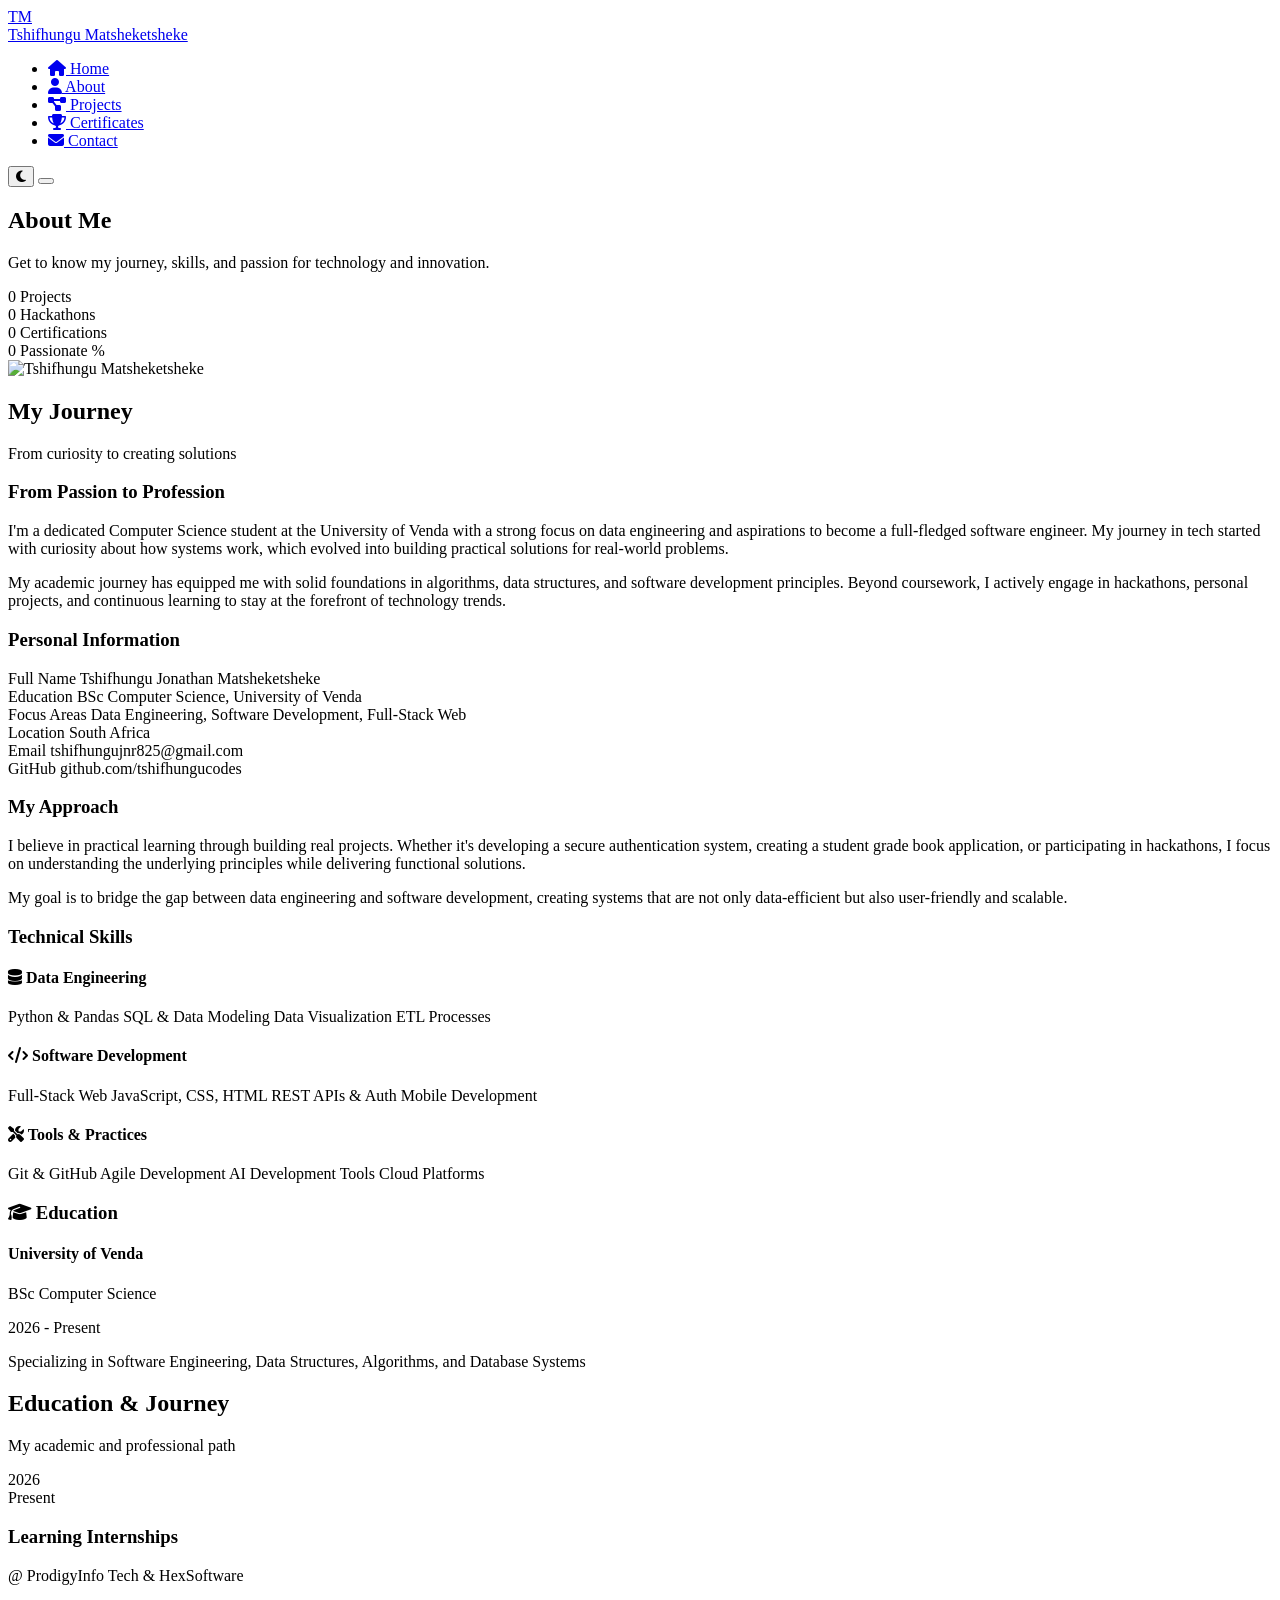
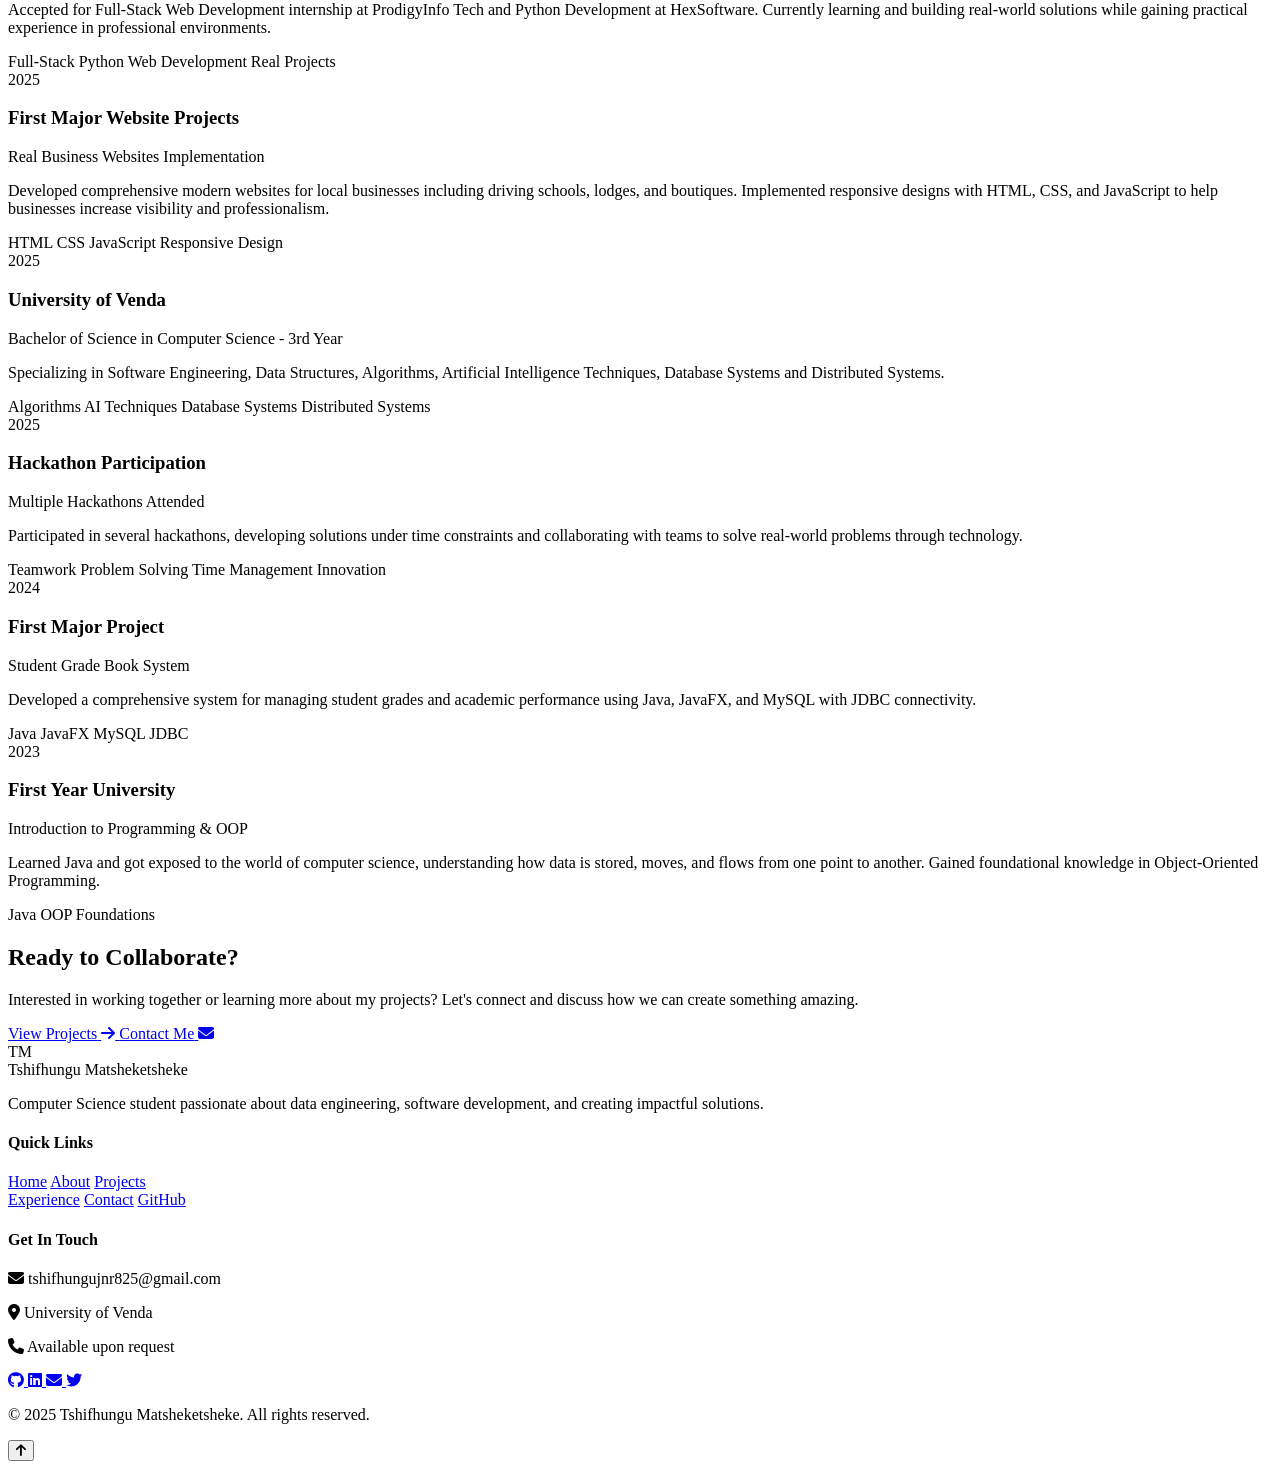
==== about.html @ 0cf4e699 "personal update project and certificate page" ====
<!DOCTYPE html>
<html lang="en">
<head>
  <meta charset="UTF-8" />
  <meta name="viewport" content="width=device-width, initial-scale=1.0" />
  <meta name="description" content="About Tshifhungu Matsheketsheke - Computer Science Student at University of Venda">
  <title>About Me | Tshifhungu Matsheketsheke</title>
  <link rel="stylesheet" href="css/style.css">
  <link rel="preconnect" href="https://fonts.googleapis.com">
  <link rel="preconnect" href="https://fonts.gstatic.com" crossorigin>
  <link href="https://fonts.googleapis.com/css2?family=Inter:wght@300;400;500;600;700;800&family=Space+Grotesk:wght@300;400;500;600;700&display=swap" rel="stylesheet">
  <link rel="stylesheet" href="https://cdnjs.cloudflare.com/ajax/libs/font-awesome/6.4.0/css/all.min.css">
  <link rel="stylesheet" href="https://cdn.jsdelivr.net/npm/bootstrap-icons@1.11.0/font/bootstrap-icons.css">
  
   <!-- Google tag (gtag.js) -->
<script async src="https://www.googletagmanager.com/gtag/js?id=G-VTYVY48TLY"></script>
<script>
  window.dataLayer = window.dataLayer || [];
  function gtag(){dataLayer.push(arguments);}
  gtag('js', new Date());

  gtag('config', 'G-VTYVY48TLY');
</script>
 
</head>

<body>
  <!-- Navigation -->
  <!-- Navigation -->
<nav class="navbar">
  <div class="container nav-container">
    <a href="index.html" class="logo">
      <div class="logo-text">TM</div>
      <div class="logo-name full">Tshifhungu Matsheketsheke</div>
      
    </a>
    <ul class="nav-menu">
      <li><a href="index.html" class="nav-link"><i class="fas fa-home"></i> Home</a></li>
      <li><a href="about.html" class="nav-link"><i class="fas fa-user"></i> About</a></li>
      <li><a href="projects.html" class="nav-link"><i class="fas fa-project-diagram"></i> Projects</a></li>
      <li><a href="experience.html" class="nav-link"><i class="fas fa-trophy"></i> Certificates</a></li>
      <li><a href="contact.html" class="nav-link"><i class="fas fa-envelope"></i> Contact</a></li>
    </ul>
    <div class="nav-actions">
      <button class="theme-toggle" id="themeToggle">
        <i class="fas fa-moon"></i>
      </button>
      <button class="hamburger" id="hamburger">
        <span></span>
        <span></span>
        <span></span>
      </button>
    </div>
  </div>
</nav>

  <!-- About Hero Section -->
  <section class="section hero-section">
    <div class="container">
      <div class="about-hero">
        <div class="about-hero-content">
          <h1 class="hero-title">About <span class="highlight">Me</span></h1>
          <p class="hero-description">Get to know my journey, skills, and passion for technology and innovation.</p>
          <div class="hero-stats">
            <div class="stat">
              <span class="stat-number" data-count="10">0</span>
              <span class="stat-label">Projects</span>
            </div>
            <div class="stat">
              <span class="stat-number" data-count="3">0</span>
              <span class="stat-label">Hackathons</span>
            </div>
            <div class="stat">
              <span class="stat-number" data-count="5">0</span>
              <span class="stat-label">Certifications</span>
            </div>
            <div class="stat">
              <span class="stat-number" data-count="100">0</span>
              <span class="stat-label">Passionate %</span>
            </div>
          </div>
        </div>
        <div class="about-hero-image">
          <div class="profile-image">
            <img src="images/csir.jpeg" alt="Tshifhungu Matsheketsheke">
            <div class="profile-placeholder">
              
            </div>
          </div>
        </div>
      </div>
    </div>
  </section>

  <!-- About Content -->
  <section class="section">
    <div class="container">
      <div class="about-content-grid">
        <div class="about-main">
          <div class="section-header">
            <h2 class="section-title">My Journey</h2>
            <p class="section-subtitle">From curiosity to creating solutions</p>
          </div>
          
          <div class="about-story">
            <h3>From Passion to Profession</h3>
            <p>
              I'm a dedicated Computer Science student at the <span class="highlight">University of Venda</span> with a strong focus on <span class="highlight">data engineering</span> and aspirations to become a full-fledged <span class="highlight">software engineer</span>. My journey in tech started with curiosity about how systems work, which evolved into building practical solutions for real-world problems.
            </p>
            <p>
              My academic journey has equipped me with solid foundations in algorithms, data structures, and software development principles. Beyond coursework, I actively engage in hackathons, personal projects, and continuous learning to stay at the forefront of technology trends.
            </p>
            
            <div class="personal-info-card">
              <h3>Personal Information</h3>
              <div class="info-grid">
                <div class="info-item">
                  <span class="info-label">Full Name</span>
                  <span class="info-value">Tshifhungu Jonathan Matsheketsheke</span>
                </div>
                <div class="info-item">
                  <span class="info-label">Education</span>
                  <span class="info-value">BSc Computer Science, University of Venda</span>
                </div>
                <div class="info-item">
                  <span class="info-label">Focus Areas</span>
                  <span class="info-value">Data Engineering, Software Development, Full-Stack Web</span>
                </div>
                <div class="info-item">
                  <span class="info-label">Location</span>
                  <span class="info-value">South Africa</span>
                </div>
                <div class="info-item">
                  <span class="info-label">Email</span>
                  <span class="info-value">tshifhungujnr825@gmail.com</span>
                </div>
                <div class="info-item">
                  <span class="info-label">GitHub</span>
                  <span class="info-value">github.com/tshifhungucodes</span>
                </div>
              </div>
            </div>
            
            <h3>My Approach</h3>
            <p>
              I believe in <span class="highlight">practical learning</span> through building real projects. Whether it's developing a secure authentication system, creating a student grade book application, or participating in hackathons, I focus on understanding the underlying principles while delivering functional solutions.
            </p>
            <p>
              My goal is to bridge the gap between data engineering and software development, creating systems that are not only data-efficient but also user-friendly and scalable.
            </p>
          </div>
        </div>
        
        <div class="about-sidebar">
          <div class="skills-card">
            <h3>Technical Skills</h3>
            <div class="skill-categories">
              <div class="skill-category">
                <h4><i class="fas fa-database"></i> Data Engineering</h4>
                <div class="skill-items">
                  <span class="skill-item">Python & Pandas</span>
                  <span class="skill-item">SQL & Data Modeling</span>
                  <span class="skill-item">Data Visualization</span>
                  <span class="skill-item">ETL Processes</span>
                </div>
              </div>
              <div class="skill-category">
                <h4><i class="fas fa-code"></i> Software Development</h4>
                <div class="skill-items">
                  <span class="skill-item">Full-Stack Web</span>
                  <span class="skill-item">JavaScript, CSS, HTML</span>
                  <span class="skill-item">REST APIs & Auth</span>
                  <span class="skill-item">Mobile Development</span>
                </div>
              </div>
              <div class="skill-category">
                <h4><i class="fas fa-tools"></i> Tools & Practices</h4>
                <div class="skill-items">
                  <span class="skill-item">Git & GitHub</span>
                  <span class="skill-item">Agile Development</span>
                  <span class="skill-item">AI Development Tools</span>
                  <span class="skill-item">Cloud Platforms</span>
                </div>
              </div>
            </div>
          </div>
          
          <div class="education-card">
            <h3><i class="fas fa-graduation-cap"></i> Education</h3>
            <div class="education-item">
              <h4>University of Venda</h4>
              <p class="education-degree">BSc Computer Science</p>
              <p class="education-period">2026 - Present</p>
              <p class="education-desc">Specializing in Software Engineering, Data Structures, Algorithms, and Database Systems</p>
            </div>
          </div>
        </div>
      </div>
    </div>
  </section>

  <!-- Education Timeline -->
  <section class="section" style="background-color: var(--light-secondary);">
    <div class="container">
      <div class="section-header">
        <h2 class="section-title">Education & Journey</h2>
        <p class="section-subtitle">My academic and professional path</p>
      </div>
      
      <div class="timeline">
        <div class="timeline-item">
          <div class="timeline-date">2026<br>Present</div>
          <div class="timeline-content">
            <h3>Learning Internships</h3>
            <p class="timeline-subtitle">@ ProdigyInfo Tech & HexSoftware</p>
            <p>Accepted for Full-Stack Web Development internship at ProdigyInfo Tech and Python Development at HexSoftware. Currently learning and building real-world solutions while gaining practical experience in professional environments.</p>
            <div class="timeline-tech">
              <span>Full-Stack</span>
              <span>Python</span>
              <span>Web Development</span>
              <span>Real Projects</span>
            </div>
          </div>
        </div>
        
        <div class="timeline-item">
          <div class="timeline-date">2025</div>
          <div class="timeline-content">
            <h3>First Major Website Projects</h3>
            <p class="timeline-subtitle">Real Business Websites Implementation</p>
            <p>Developed comprehensive modern websites for local businesses including driving schools, lodges, and boutiques. Implemented responsive designs with HTML, CSS, and JavaScript to help businesses increase visibility and professionalism.</p>
            <div class="timeline-tech">
              <span>HTML</span>
              <span>CSS</span>
              <span>JavaScript</span>
              <span>Responsive Design</span>
            </div>
          </div>
        </div>
        
        <div class="timeline-item">
          <div class="timeline-date">2025</div>
          <div class="timeline-content">
            <h3>University of Venda</h3>
            <p class="timeline-subtitle">Bachelor of Science in Computer Science - 3rd Year</p>
            <p>Specializing in Software Engineering, Data Structures, Algorithms, Artificial Intelligence Techniques, Database Systems and Distributed Systems.</p>
            <div class="timeline-tech">
              <span>Algorithms</span>
              <span>AI Techniques</span>
              <span>Database Systems</span>
              <span>Distributed Systems</span>
            </div>
          </div>
        </div>
        
        <div class="timeline-item">
          <div class="timeline-date">2025</div>
          <div class="timeline-content">
            <h3>Hackathon Participation</h3>
            <p class="timeline-subtitle">Multiple Hackathons Attended</p>
            <p>Participated in several hackathons, developing solutions under time constraints and collaborating with teams to solve real-world problems through technology.</p>
            <div class="timeline-tech">
              <span>Teamwork</span>
              <span>Problem Solving</span>
              <span>Time Management</span>
              <span>Innovation</span>
            </div>
          </div>
        </div>
        
        <div class="timeline-item">
          <div class="timeline-date">2024</div>
          <div class="timeline-content">
            <h3>First Major Project</h3>
            <p class="timeline-subtitle">Student Grade Book System</p>
            <p>Developed a comprehensive system for managing student grades and academic performance using Java, JavaFX, and MySQL with JDBC connectivity.</p>
            <div class="timeline-tech">
              <span>Java</span>
              <span>JavaFX</span>
              <span>MySQL</span>
              <span>JDBC</span>
            </div>
          </div>
        </div>
        
        <div class="timeline-item">
          <div class="timeline-date">2023</div>
          <div class="timeline-content">
            <h3>First Year University</h3>
            <p class="timeline-subtitle">Introduction to Programming & OOP</p>
            <p>Learned Java and got exposed to the world of computer science, understanding how data is stored, moves, and flows from one point to another. Gained foundational knowledge in Object-Oriented Programming.</p>
            <div class="timeline-tech">
              <span>Java</span>
              <span>OOP</span>
              <span>Foundations</span>
            </div>
          </div>
        </div>
      </div>
    </div>
  </section>

  <!-- CTA Section -->
  <section class="section cta-section">
    <div class="container">
      <div class="cta-content">
        <h2>Ready to Collaborate?</h2>
        <p>Interested in working together or learning more about my projects? Let's connect and discuss how we can create something amazing.</p>
        <div class="cta-buttons">
          <a href="projects.html" class="btn btn-primary">
            <span>View Projects</span>
            <i class="fas fa-arrow-right"></i>
          </a>
          <a href="contact.html" class="btn btn-secondary">
            <span>Contact Me</span>
            <i class="fas fa-envelope"></i>
          </a>
        </div>
      </div>
    </div>
  </section>

  <!-- Footer -->
  <footer class="footer">
    <div class="container footer-content">
      <div class="footer-main">
        <div class="footer-info">
          <div class="footer-logo">
            <div class="logo-text">TM</div>
            <div class="logo-name">Tshifhungu Matsheketsheke</div>
          </div>
          <p class="footer-description">
            Computer Science student passionate about data engineering, software development, and creating impactful solutions.
          </p>
        </div>
        
        <div class="footer-links">
          <h4>Quick Links</h4>
          <div class="link-columns">
            <div class="link-column">
              <a href="index.html" class="footer-link">Home</a>
              <a href="about.html" class="footer-link">About</a>
              <a href="projects.html" class="footer-link">Projects</a>
            </div>
            <div class="link-column">
              <a href="experience.html" class="footer-link">Experience</a>
              <a href="contact.html" class="footer-link">Contact</a>
              <a href="https://github.com" target="_blank" class="footer-link">GitHub</a>
            </div>
          </div>
        </div>
        
        <div class="footer-contact">
          <h4>Get In Touch</h4>
          <div class="contact-info">
            <p><i class="fas fa-envelope"></i> tshifhungujnr825@gmail.com</p>
            <p><i class="fas fa-map-marker-alt"></i> University of Venda</p>
            <p><i class="fas fa-phone"></i> Available upon request</p>
          </div>
        </div>
      </div>
      
      <div class="footer-bottom">
        <div class="footer-social">
          <a href="https://github.com" target="_blank" class="social-icon">
            <i class="fab fa-github"></i>
          </a>
          <a href="https://linkedin.com" target="_blank" class="social-icon">
            <i class="fab fa-linkedin"></i>
          </a>
          <a href="mailto:tshifhungujnr825@gmail.com" class="social-icon">
            <i class="fas fa-envelope"></i>
          </a>
          <a href="#" class="social-icon">
            <i class="fab fa-twitter"></i>
          </a>
        </div>
        <p class="copyright">&copy; 2025 Tshifhungu Matsheketsheke. All rights reserved.</p>
      </div>
    </div>
  </footer>

  <!-- Back to Top Button -->
  <button class="back-to-top" id="backToTop">
    <i class="fas fa-arrow-up"></i>
  </button>

  <script src="js/script.js"></script>
</body>
</html>
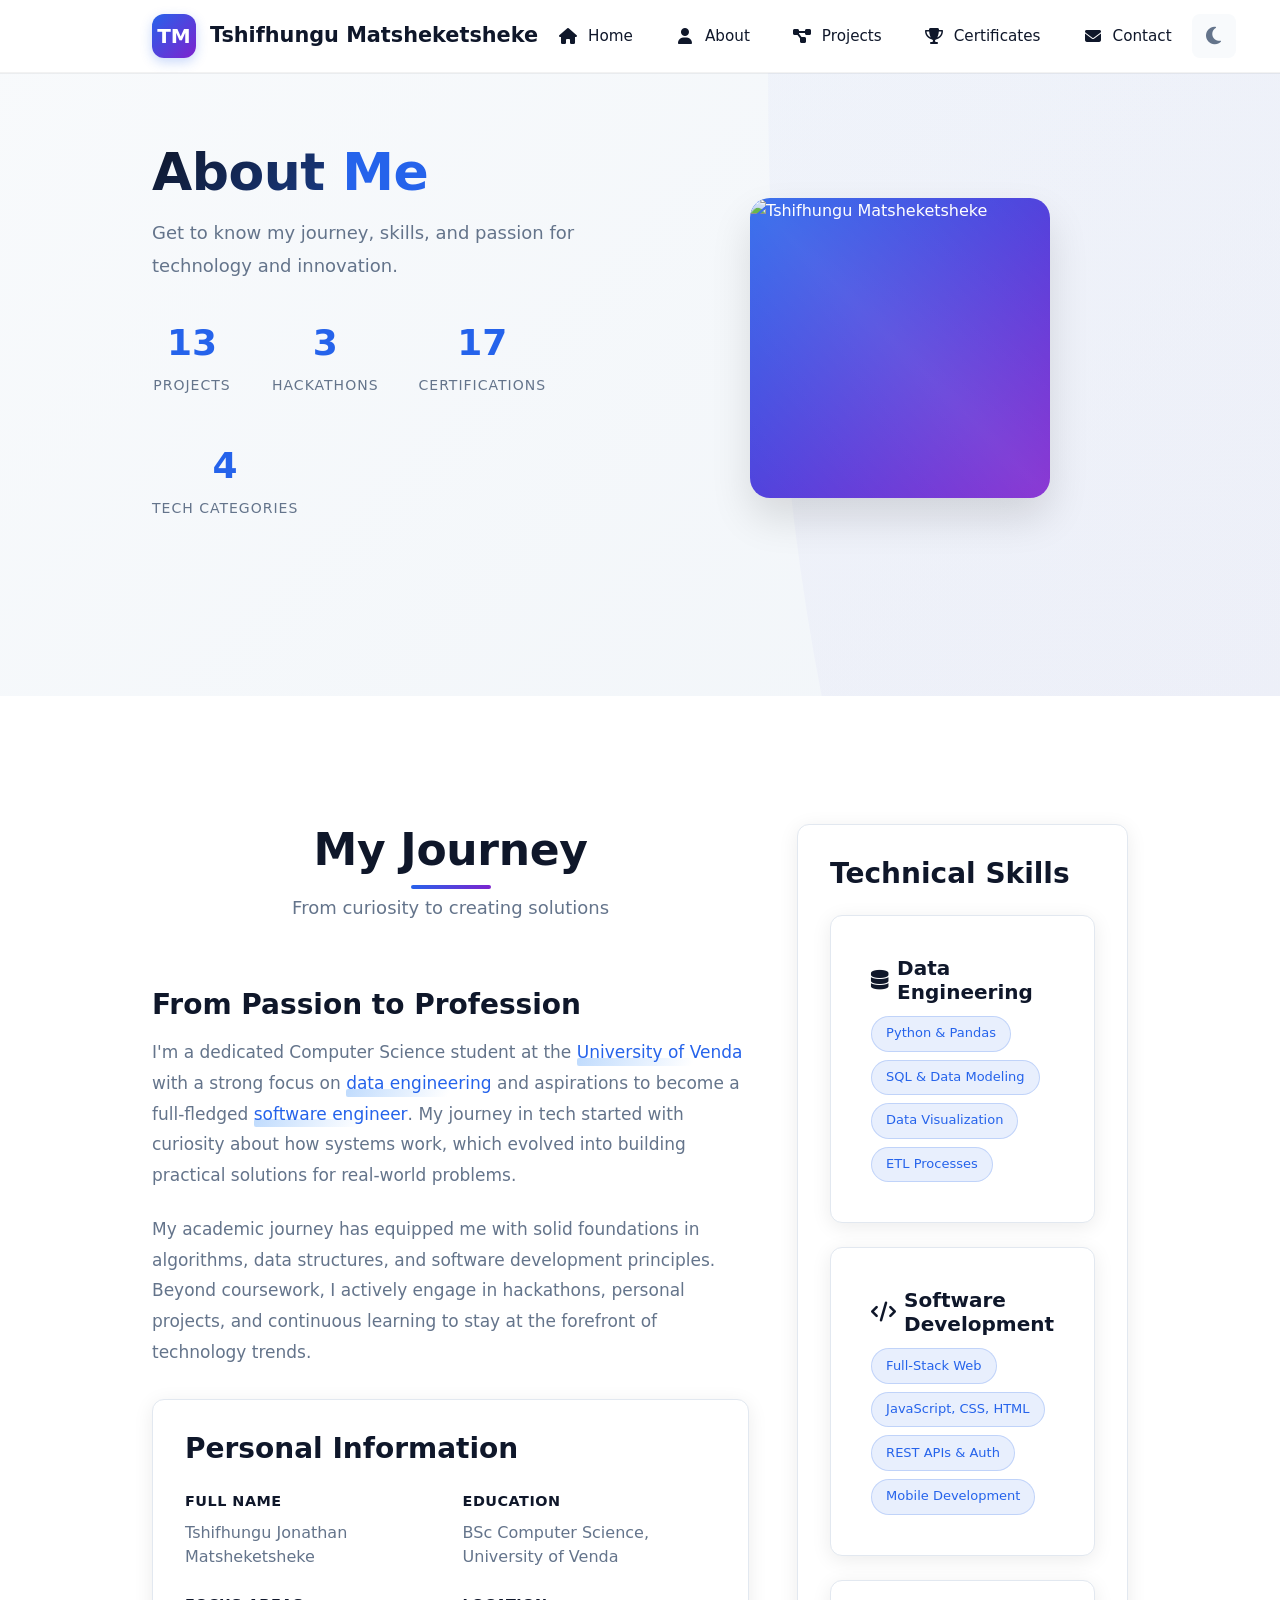
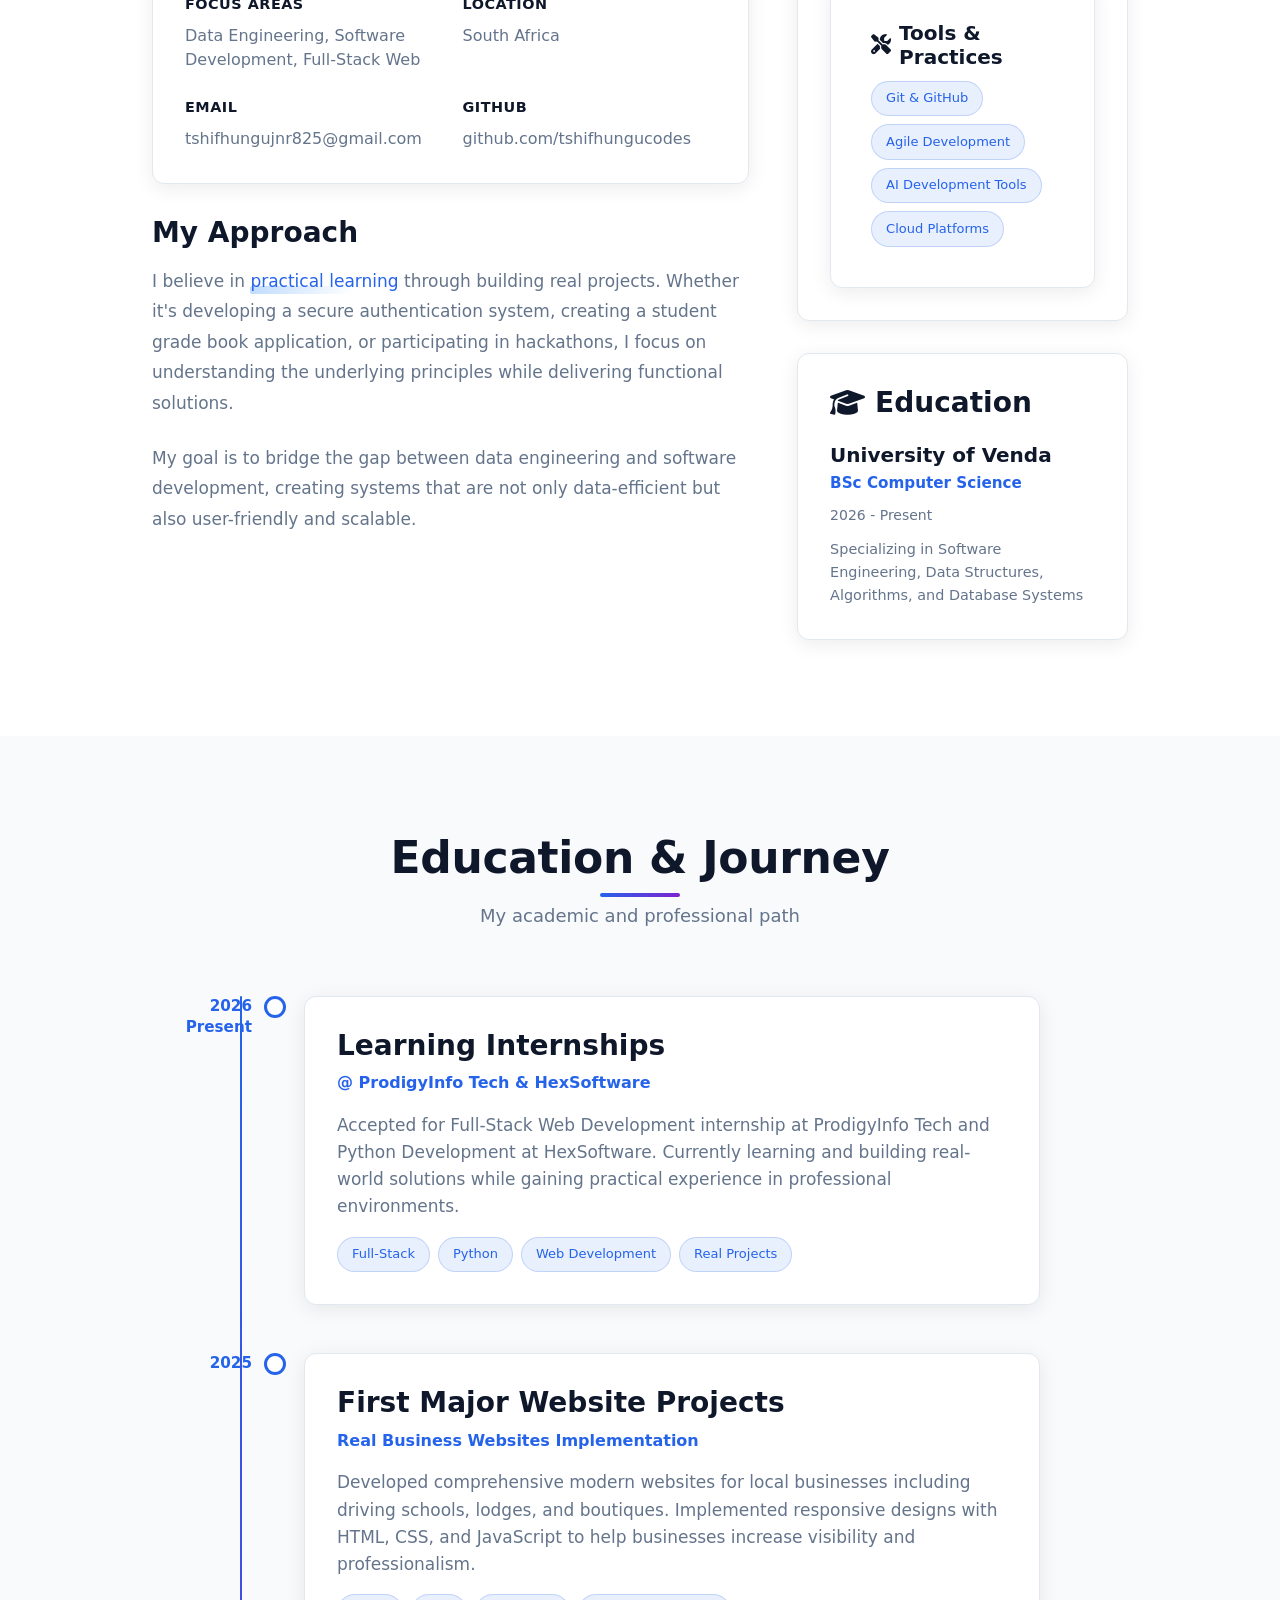
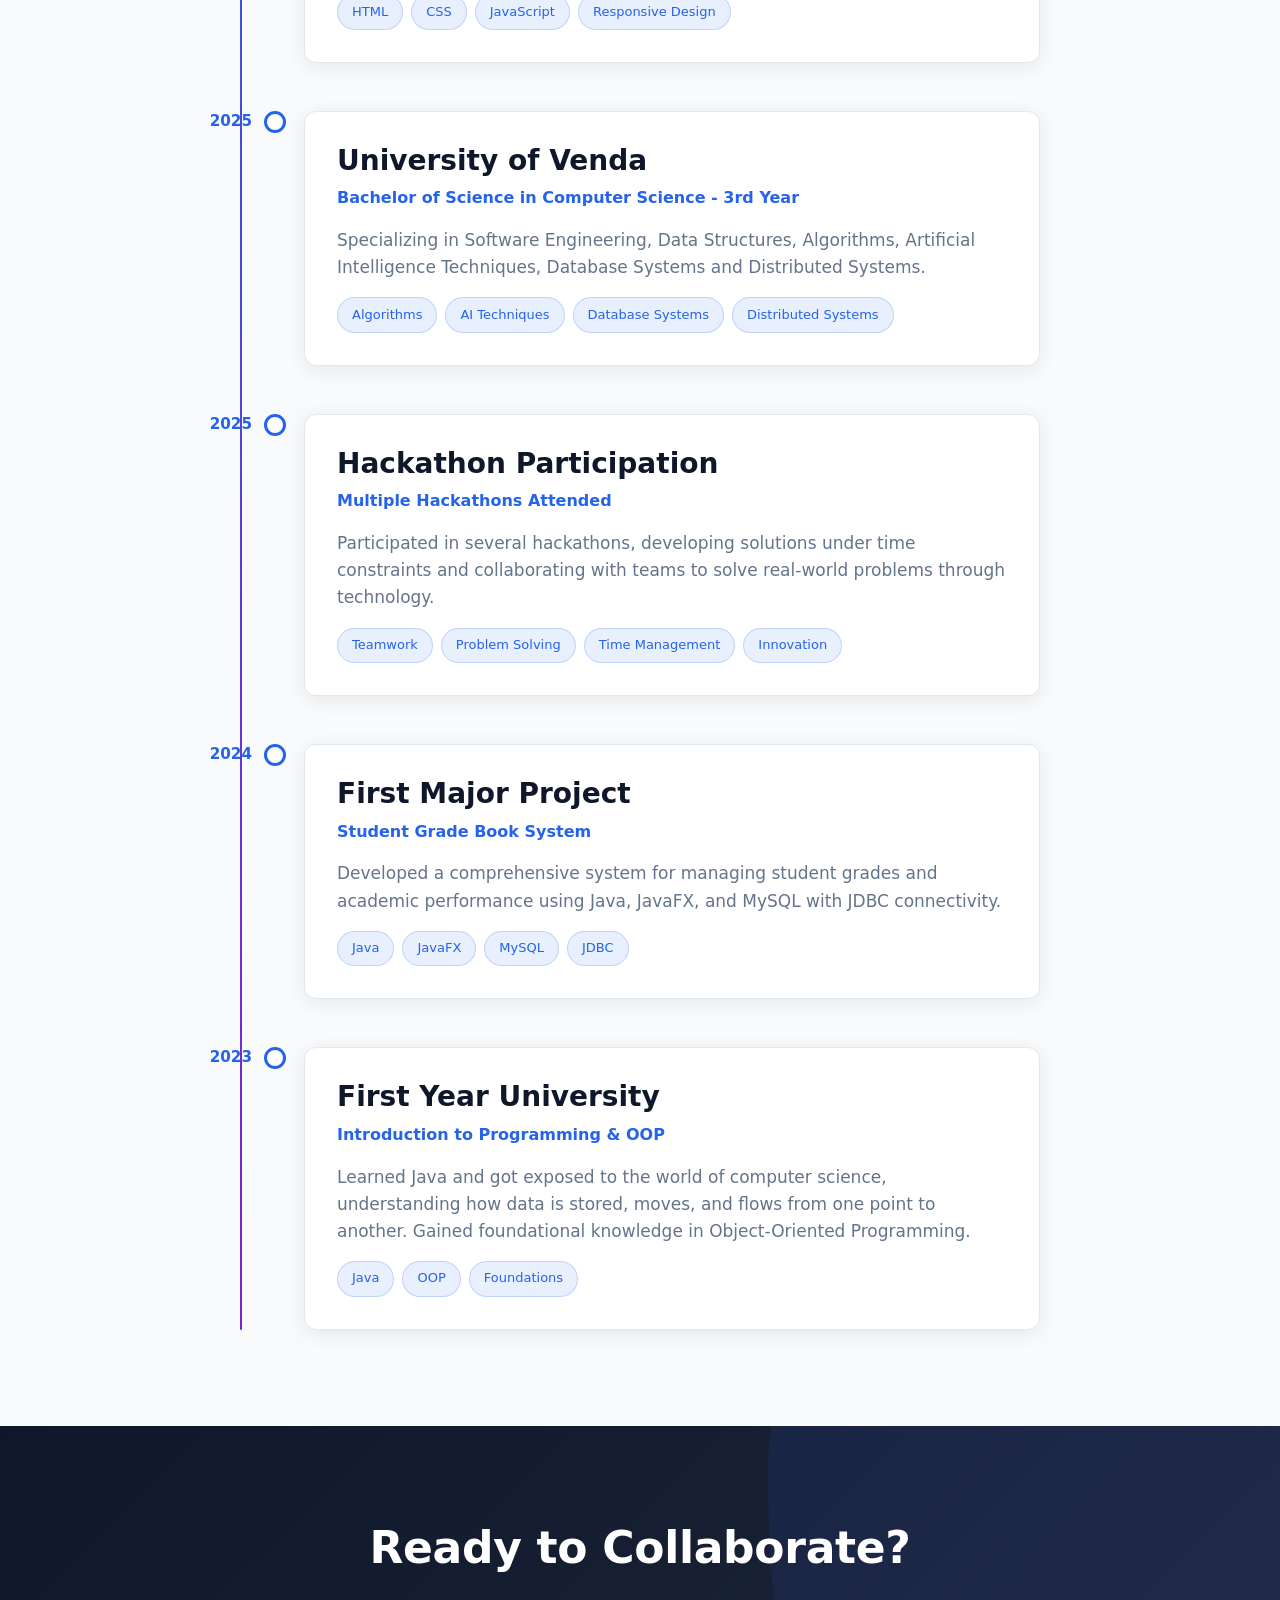
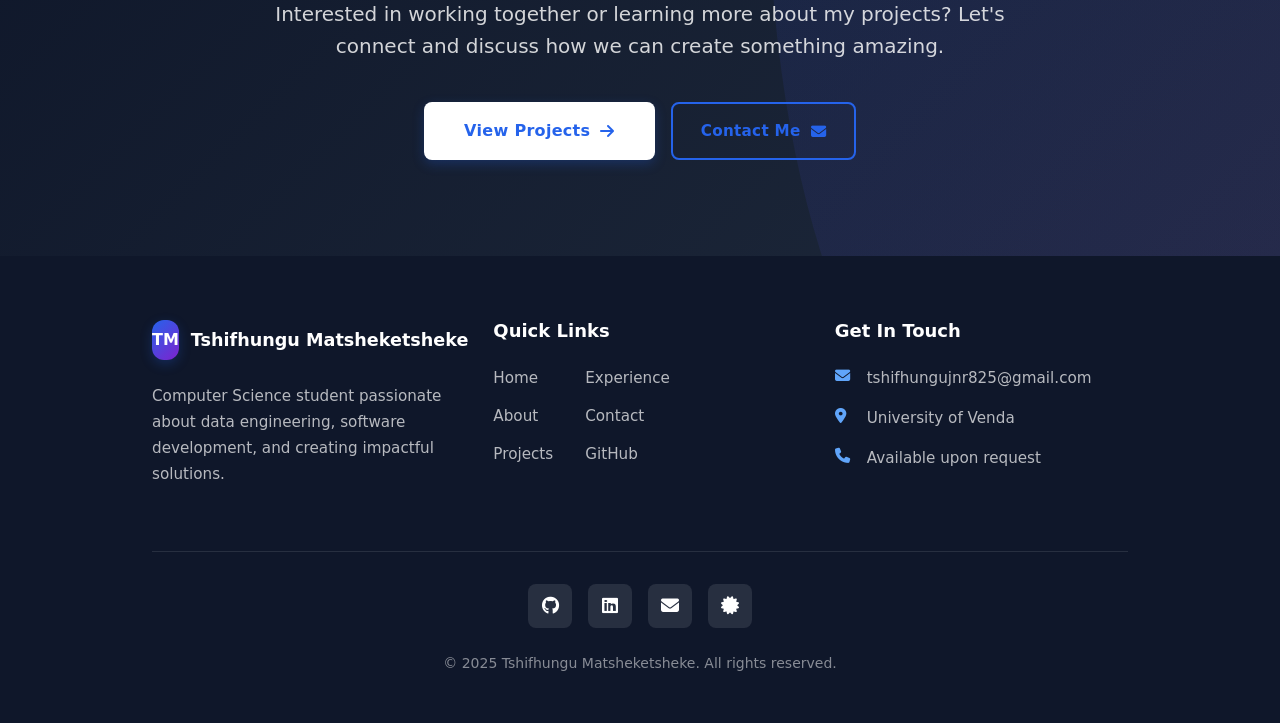
==== commit 1d0faa5f: "update added newer projects and cert and fixed structure error" ====
--- a/about.html
+++ b/about.html
@@ -63,7 +63,7 @@
           <p class="hero-description">Get to know my journey, skills, and passion for technology and innovation.</p>
           <div class="hero-stats">
             <div class="stat">
-              <span class="stat-number" data-count="10">0</span>
+              <span class="stat-number" data-count="13">0</span>
               <span class="stat-label">Projects</span>
             </div>
             <div class="stat">
@@ -71,12 +71,12 @@
               <span class="stat-label">Hackathons</span>
             </div>
             <div class="stat">
-              <span class="stat-number" data-count="5">0</span>
+              <span class="stat-number" data-count="17">0</span>
               <span class="stat-label">Certifications</span>
             </div>
             <div class="stat">
-              <span class="stat-number" data-count="100">0</span>
-              <span class="stat-label">Passionate %</span>
+              <span class="stat-number" data-count="4">0</span>
+              <span class="stat-label">Tech Categories</span>
             </div>
           </div>
         </div>
@@ -345,7 +345,7 @@
             <div class="link-column">
               <a href="experience.html" class="footer-link">Experience</a>
               <a href="contact.html" class="footer-link">Contact</a>
-              <a href="https://github.com" target="_blank" class="footer-link">GitHub</a>
+          <a href="https://github.com/TshifhunguCodes" target="_blank" class="footer-link">GitHub</a>
             </div>
           </div>
         </div>
@@ -362,17 +362,17 @@
       
       <div class="footer-bottom">
         <div class="footer-social">
-          <a href="https://github.com" target="_blank" class="social-icon">
+          <a href="https://github.com/TshifhunguCodes" target="_blank" class="social-icon">
             <i class="fab fa-github"></i>
           </a>
-          <a href="https://linkedin.com" target="_blank" class="social-icon">
+          <a href="https://www.linkedin.com/in/tshifhungu-jonathan-matsheketsheke-859a32316/" target="_blank" class="social-icon">
             <i class="fab fa-linkedin"></i>
           </a>
           <a href="mailto:tshifhungujnr825@gmail.com" class="social-icon">
             <i class="fas fa-envelope"></i>
           </a>
-          <a href="#" class="social-icon">
-            <i class="fab fa-twitter"></i>
+          <a href="experience.html" class="social-icon">
+            <i class="fas fa-certificate"></i>
           </a>
         </div>
         <p class="copyright">&copy; 2025 Tshifhungu Matsheketsheke. All rights reserved.</p>
--- a/css/style.css
+++ b/css/style.css
@@ -0,0 +1,3468 @@
+/* Reset & Base Styles */
+* {
+  margin: 0;
+  padding: 0;
+  box-sizing: border-box;
+}
+
+:root {
+  --primary-color: #2563eb;
+  --primary-dark: #1d4ed8;
+  --primary-light: #60a5fa;
+  --secondary-color: #7e22ce;
+  --accent-color: #06b6d4;
+  --dark-color: #0f172a;
+  --dark-secondary: #1e293b;
+  --light-color: #ffffff;
+  --light-secondary: #f8fafc;
+  --gray-color: #64748b;
+  --gray-light: #e2e8f0;
+  --success-color: #10b981;
+  --warning-color: #f59e0b;
+  --error-color: #ef4444;
+  
+  --border-radius: 12px;
+  --border-radius-lg: 20px;
+  --border-radius-sm: 8px;
+  --box-shadow: 0 4px 20px rgba(0, 0, 0, 0.08);
+  --box-shadow-lg: 0 20px 40px rgba(0, 0, 0, 0.12);
+  --box-shadow-sm: 0 2px 8px rgba(0, 0, 0, 0.06);
+  --transition: all 0.3s cubic-bezier(0.4, 0, 0.2, 1);
+  --gradient-primary: linear-gradient(135deg, var(--primary-color), var(--secondary-color));
+  --gradient-dark: linear-gradient(135deg, var(--dark-color), var(--dark-secondary));
+  --gradient-light: linear-gradient(135deg, var(--light-secondary), var(--light-color));
+}
+
+body {
+  font-family: 'Inter', 'Segoe UI', system-ui, -apple-system, sans-serif;
+  line-height: 1.6;
+  color: var(--dark-color);
+  background-color: var(--light-color);
+  overflow-x: hidden;
+  -webkit-font-smoothing: antialiased;
+  -moz-osx-font-smoothing: grayscale;
+}
+
+.container {
+  width: 100%;
+  max-width: 1280px;
+  margin: 0 auto;
+  padding: 0 24px;
+}
+
+/* Typography */
+h1, h2, h3, h4, h5, h6 {
+  font-weight: 700;
+  line-height: 1.2;
+  margin-bottom: 1rem;
+  color: var(--dark-color);
+}
+
+h1 {
+  font-size: 3.5rem;
+  font-weight: 800;
+  letter-spacing: -0.5px;
+}
+
+h2 {
+  font-size: 2.5rem;
+  font-weight: 700;
+  letter-spacing: -0.3px;
+}
+
+h3 {
+  font-size: 1.75rem;
+  font-weight: 600;
+}
+
+h4 {
+  font-size: 1.25rem;
+  font-weight: 600;
+}
+
+p {
+  margin-bottom: 1rem;
+  color: var(--gray-color);
+  font-size: 1.0625rem;
+}
+
+.highlight {
+  color: var(--primary-color);
+  position: relative;
+  display: inline-block;
+}
+
+.highlight::after {
+  content: '';
+  position: absolute;
+  bottom: 2px;
+  left: 0;
+  width: 100%;
+  height: 8px;
+  background: linear-gradient(120deg, var(--primary-light), transparent 70%);
+  opacity: 0.4;
+  z-index: -1;
+  border-radius: 2px;
+}
+
+.section-header {
+  text-align: center;
+  margin-bottom: 4rem;
+}
+
+.section-title {
+  font-size: 2.75rem;
+  margin-bottom: 1rem;
+  position: relative;
+  display: inline-block;
+  color: var(--dark-color);
+}
+
+.section-title::after {
+  content: '';
+  position: absolute;
+  bottom: -12px;
+  left: 50%;
+  transform: translateX(-50%);
+  width: 80px;
+  height: 4px;
+  background: var(--gradient-primary);
+  border-radius: 2px;
+}
+
+.section-subtitle {
+  color: var(--gray-color);
+  font-size: 1.125rem;
+  max-width: 600px;
+  margin: 0 auto;
+  line-height: 1.7;
+}
+
+/* Navigation - Professional Modern Design */
+.navbar {
+  background-color: rgba(255, 255, 255, 0.98);
+  backdrop-filter: blur(20px);
+  box-shadow: 0 1px 0 rgba(0, 0, 0, 0.05);
+  position: fixed;
+  top: 0;
+  left: 0;
+  right: 0;
+  z-index: 1000;
+  padding: 0;
+  transition: var(--transition);
+  border-bottom: 1px solid rgba(0, 0, 0, 0.05);
+}
+
+.navbar.scrolled {
+  box-shadow: var(--box-shadow);
+  padding: 0;
+}
+
+.nav-container {
+  display: flex;
+  justify-content: space-between;
+  align-items: center;
+  padding: 0 24px;
+  height: 72px;
+}
+
+.logo {
+  display: flex;
+  align-items: center;
+  gap: 14px;
+  text-decoration: none;
+  transition: var(--transition);
+}
+
+.logo:hover {
+  transform: translateY(-1px);
+}
+
+.logo-text {
+  background: var(--gradient-primary);
+  color: white;
+  width: 44px;
+  height: 44px;
+  border-radius: 12px;
+  display: flex;
+  align-items: center;
+  justify-content: center;
+  font-weight: 700;
+  font-size: 1.25rem;
+  box-shadow: 0 4px 12px rgba(37, 99, 235, 0.25);
+  transition: var(--transition);
+}
+
+.logo:hover .logo-text {
+  transform: rotate(-5deg) scale(1.05);
+}
+
+.logo-name {
+  font-weight: 700;
+  font-size: 1.3rem;
+  color: var(--dark-color);
+  white-space: nowrap;
+}
+
+.nav-menu {
+  display: flex;
+  list-style: none;
+  gap: 2px;
+  margin: 0;
+  padding: 0;
+}
+
+.nav-link {
+  text-decoration: none;
+  color: var(--dark-color);
+  font-weight: 500;
+  font-size: 0.95rem;
+  padding: 0.75rem 1.25rem;
+  border-radius: var(--border-radius-sm);
+  transition: var(--transition);
+  display: flex;
+  align-items: center;
+  gap: 10px;
+  position: relative;
+  white-space: nowrap;
+}
+
+.nav-link:hover {
+  color: var(--primary-color);
+  background-color: rgba(37, 99, 235, 0.05);
+}
+
+.nav-link.active {
+  color: var(--primary-color);
+  background-color: rgba(37, 99, 235, 0.1);
+  font-weight: 600;
+}
+
+.nav-link.active::before {
+  content: '';
+  position: absolute;
+  left: 0;
+  right: 0;
+  bottom: -1px;
+  height: 2px;
+  background: var(--gradient-primary);
+  border-radius: 2px;
+}
+
+.nav-link i {
+  font-size: 1rem;
+  width: 20px;
+  text-align: center;
+}
+
+.nav-actions {
+  display: flex;
+  align-items: center;
+  gap: 12px;
+}
+
+.theme-toggle {
+  background: none;
+  border: none;
+  font-size: 1.25rem;
+  cursor: pointer;
+  color: var(--gray-color);
+  width: 44px;
+  height: 44px;
+  border-radius: var(--border-radius-sm);
+  display: flex;
+  align-items: center;
+  justify-content: center;
+  transition: var(--transition);
+  background-color: var(--light-secondary);
+}
+
+.theme-toggle:hover {
+  color: var(--primary-color);
+  background-color: rgba(37, 99, 235, 0.1);
+  transform: rotate(15deg);
+}
+
+.hamburger {
+  display: none;
+  flex-direction: column;
+  justify-content: center;
+  align-items: center;
+  width: 44px;
+  height: 44px;
+  background: none;
+  border: none;
+  cursor: pointer;
+  padding: 10px;
+  border-radius: var(--border-radius-sm);
+  background-color: var(--light-secondary);
+  transition: var(--transition);
+}
+
+.hamburger:hover {
+  background-color: rgba(37, 99, 235, 0.1);
+}
+
+.hamburger span {
+  display: block;
+  width: 22px;
+  height: 2px;
+  background-color: var(--dark-color);
+  margin: 3px 0;
+  transition: var(--transition);
+  border-radius: 1px;
+}
+
+.hamburger.active span:nth-child(1) {
+  transform: rotate(45deg) translate(6px, 6px);
+}
+
+.hamburger.active span:nth-child(2) {
+  opacity: 0;
+}
+
+.hamburger.active span:nth-child(3) {
+  transform: rotate(-45deg) translate(6px, -6px);
+}
+
+/* Buttons */
+.btn {
+  display: inline-flex;
+  align-items: center;
+  justify-content: center;
+  gap: 10px;
+  padding: 0.875rem 1.75rem;
+  border-radius: var(--border-radius-sm);
+  font-weight: 600;
+  text-decoration: none;
+  transition: var(--transition);
+  border: none;
+  cursor: pointer;
+  font-size: 0.95rem;
+  position: relative;
+  overflow: hidden;
+  letter-spacing: 0.3px;
+}
+
+.btn::before {
+  content: '';
+  position: absolute;
+  top: 0;
+  left: -100%;
+  width: 100%;
+  height: 100%;
+  background: linear-gradient(90deg, transparent, rgba(255, 255, 255, 0.2), transparent);
+  transition: 0.5s;
+}
+
+.btn:hover::before {
+  left: 100%;
+}
+
+.btn-primary {
+  background: var(--gradient-primary);
+  color: white;
+  box-shadow: 0 4px 12px rgba(37, 99, 235, 0.25);
+}
+
+.btn-primary:hover {
+  transform: translateY(-2px);
+  box-shadow: 0 8px 20px rgba(37, 99, 235, 0.35);
+}
+
+.btn-secondary {
+  background: transparent;
+  color: var(--primary-color);
+  border: 2px solid var(--primary-color);
+}
+
+.btn-secondary:hover {
+  background-color: rgba(37, 99, 235, 0.05);
+  transform: translateY(-2px);
+  box-shadow: 0 4px 12px rgba(37, 99, 235, 0.15);
+}
+
+.btn-outline {
+  background: transparent;
+  color: var(--gray-color);
+  border: 2px solid var(--gray-light);
+}
+
+.btn-outline:hover {
+  border-color: var(--primary-color);
+  color: var(--primary-color);
+  transform: translateY(-2px);
+  box-shadow: 0 4px 12px rgba(0, 0, 0, 0.08);
+}
+
+/* Hero Section */
+.hero-section {
+  padding: 8rem 0 6rem;
+  background: linear-gradient(135deg, #f8fafc 0%, #f1f5f9 100%);
+  position: relative;
+  overflow: hidden;
+}
+
+.hero-section::before {
+  content: '';
+  position: absolute;
+  top: -50%;
+  right: -20%;
+  width: 60%;
+  height: 200%;
+  background: var(--gradient-primary);
+  opacity: 0.03;
+  border-radius: 30% 70% 70% 30% / 30% 30% 70% 70%;
+  animation: morph 20s infinite linear;
+}
+
+@keyframes morph {
+  0% { border-radius: 30% 70% 70% 30% / 30% 30% 70% 70%; }
+  25% { border-radius: 58% 42% 75% 25% / 76% 46% 54% 24%; }
+  50% { border-radius: 50% 50% 33% 67% / 55% 27% 73% 45%; }
+  75% { border-radius: 33% 67% 58% 42% / 63% 68% 32% 37%; }
+  100% { border-radius: 30% 70% 70% 30% / 30% 30% 70% 70%; }
+}
+
+.hero-content {
+  display: grid;
+  grid-template-columns: 1.2fr 1fr;
+  gap: 4rem;
+  align-items: center;
+  position: relative;
+  z-index: 1;
+}
+
+.hero-text {
+  max-width: 600px;
+}
+
+.hero-badge {
+  display: inline-block;
+  background: var(--light-color);
+  color: var(--primary-color);
+  padding: 0.5rem 1.25rem;
+  border-radius: 50px;
+  font-weight: 600;
+  font-size: 0.875rem;
+  margin-bottom: 2rem;
+  box-shadow: var(--box-shadow-sm);
+  border: 1px solid var(--gray-light);
+  letter-spacing: 0.5px;
+}
+
+.hero-title {
+  font-size: 3.25rem;
+  margin-bottom: 1rem;
+  line-height: 1.1;
+  background: linear-gradient(135deg, var(--dark-color) 0%, var(--primary-color) 100%);
+  -webkit-background-clip: text;
+  background-clip: text;
+  color: transparent;
+}
+
+.hero-tagline {
+  font-size: 1.5rem;
+  color: var(--gray-color);
+  margin-bottom: 1.5rem;
+  height: 2.5rem;
+  display: flex;
+  align-items: center;
+  font-weight: 500;
+}
+
+.typewriter-text {
+  display: inline-block;
+  color: var(--primary-color);
+  font-weight: 600;
+}
+
+.cursor {
+  display: inline-block;
+  width: 3px;
+  background: var(--primary-color);
+  margin-left: 4px;
+  animation: blink 1s infinite;
+}
+
+@keyframes blink {
+  0%, 100% { opacity: 1; }
+  50% { opacity: 0; }
+}
+
+.hero-description {
+  font-size: 1.125rem;
+  color: var(--gray-color);
+  margin-bottom: 2rem;
+  max-width: 540px;
+  line-height: 1.8;
+}
+
+.hero-buttons {
+  display: flex;
+  gap: 1rem;
+  margin-bottom: 3rem;
+  flex-wrap: wrap;
+}
+
+.hero-stats {
+  display: flex;
+  gap: 2.5rem;
+  margin-bottom: 2rem;
+  flex-wrap: wrap;
+}
+
+.stat {
+  text-align: center;
+  min-width: 80px;
+}
+
+.stat-number {
+  font-size: 2.25rem;
+  font-weight: 700;
+  color: var(--primary-color);
+  display: block;
+  font-feature-settings: "tnum";
+}
+
+.stat-label {
+  color: var(--gray-color);
+  font-size: 0.875rem;
+  text-transform: uppercase;
+  letter-spacing: 1px;
+  font-weight: 500;
+}
+
+.hero-links {
+  display: flex;
+  gap: 1rem;
+}
+
+.social-link {
+  display: flex;
+  align-items: center;
+  justify-content: center;
+  width: 44px;
+  height: 44px;
+  background: var(--light-color);
+  border-radius: var(--border-radius-sm);
+  color: var(--gray-color);
+  font-size: 1.125rem;
+  text-decoration: none;
+  transition: var(--transition);
+  box-shadow: var(--box-shadow-sm);
+  border: 1px solid var(--gray-light);
+}
+
+.social-link:hover {
+  transform: translateY(-2px);
+  color: var(--primary-color);
+  box-shadow: var(--box-shadow);
+  border-color: var(--primary-light);
+}
+
+.hero-image {
+  display: flex;
+  justify-content: center;
+  align-items: center;
+}
+
+.profile-image-container {
+  position: relative;
+  width: 100%;
+}
+
+.profile-image-wrapper {
+  position: relative;
+  width: 100%;
+  max-width: 400px;
+  margin: 0 auto;
+}
+
+.profile-image {
+  width: 100%;
+  aspect-ratio: 1;
+  border-radius: 30% 70% 70% 30% / 30% 30% 70% 70%;
+  background: linear-gradient(135deg, var(--primary-color), var(--secondary-color));
+  position: relative;
+  overflow: hidden;
+  box-shadow: var(--box-shadow-lg);
+  animation: morph 20s infinite linear;
+}
+
+.profile-image img {
+  width: 100%;
+  height: 100%;
+  object-fit: cover;
+  border-radius: inherit;
+}
+
+.profile-placeholder {
+  position: absolute;
+  top: 50%;
+  left: 50%;
+  transform: translate(-50%, -50%);
+  font-size: 4rem;
+  color: rgba(255, 255, 255, 0.9);
+  opacity: 0.8;
+}
+
+.profile-image::before {
+  content: '';
+  position: absolute;
+  top: 0;
+  left: 0;
+  right: 0;
+  bottom: 0;
+  background: linear-gradient(45deg, transparent, rgba(255, 255, 255, 0.1), transparent);
+  animation: shimmer 3s infinite;
+}
+
+@keyframes shimmer {
+  0% { transform: translateX(-100%); }
+  100% { transform: translateX(100%); }
+}
+
+.profile-tech-stack {
+  display: flex;
+  justify-content: center;
+  gap: 1rem;
+  margin-top: 2rem;
+  flex-wrap: wrap;
+}
+
+.tech-item {
+  display: flex;
+  align-items: center;
+  gap: 8px;
+  background: var(--light-color);
+  padding: 0.75rem 1.25rem;
+  border-radius: var(--border-radius-sm);
+  box-shadow: var(--box-shadow-sm);
+  border: 1px solid var(--gray-light);
+  transition: var(--transition);
+  font-size: 0.875rem;
+  font-weight: 500;
+}
+
+.tech-item:hover {
+  transform: translateY(-2px);
+  box-shadow: var(--box-shadow);
+  border-color: var(--primary-light);
+  color: var(--primary-color);
+}
+
+.tech-item i {
+  font-size: 1.125rem;
+  color: var(--primary-color);
+}
+
+/* Sections */
+.section {
+  padding: 6rem 0;
+}
+
+/* Skills Preview */
+.skills-preview {
+  display: grid;
+  grid-template-columns: repeat(auto-fit, minmax(300px, 1fr));
+  gap: 2rem;
+  margin-top: 3rem;
+}
+
+.skill-category {
+  background: var(--light-color);
+  padding: 2.5rem;
+  border-radius: var(--border-radius);
+  box-shadow: var(--box-shadow);
+  transition: var(--transition);
+  border: 1px solid var(--gray-light);
+}
+
+.skill-category:hover {
+  transform: translateY(-8px);
+  box-shadow: var(--box-shadow-lg);
+  border-color: var(--primary-light);
+}
+
+.skill-icon {
+  width: 64px;
+  height: 64px;
+  background: linear-gradient(135deg, var(--primary-color), var(--secondary-color));
+  color: white;
+  border-radius: var(--border-radius);
+  display: flex;
+  align-items: center;
+  justify-content: center;
+  font-size: 1.5rem;
+  margin-bottom: 1.5rem;
+  box-shadow: 0 4px 12px rgba(37, 99, 235, 0.2);
+}
+
+.skill-list {
+  list-style: none;
+}
+
+.skill-list li {
+  margin-bottom: 0.875rem;
+  display: flex;
+  align-items: center;
+  gap: 12px;
+  color: var(--gray-color);
+  font-size: 0.95rem;
+}
+
+.skill-list i {
+  color: var(--success-color);
+  font-size: 0.875rem;
+  width: 20px;
+}
+
+/* Featured Projects */
+.featured-projects {
+  background-color: var(--light-secondary);
+}
+
+.projects-preview {
+  display: grid;
+  grid-template-columns: repeat(auto-fit, minmax(350px, 1fr));
+  gap: 2.5rem;
+  margin-top: 3rem;
+}
+
+.project-card {
+  background: var(--light-color);
+  border-radius: var(--border-radius);
+  overflow: hidden;
+  box-shadow: var(--box-shadow);
+  transition: var(--transition);
+  position: relative;
+  border: 1px solid var(--gray-light);
+}
+
+.project-card:hover {
+  transform: translateY(-8px);
+  box-shadow: var(--box-shadow-lg);
+  border-color: var(--primary-light);
+}
+
+.project-image {
+  height: 200px;
+  background: linear-gradient(135deg, var(--primary-color), var(--secondary-color));
+  display: flex;
+  align-items: center;
+  justify-content: center;
+  color: white;
+  font-size: 3.5rem;
+  position: relative;
+  overflow: hidden;
+}
+
+.project-image::before {
+  content: '';
+  position: absolute;
+  top: 0;
+  left: 0;
+  right: 0;
+  bottom: 0;
+  background: linear-gradient(45deg, transparent, rgba(255, 255, 255, 0.1), transparent);
+  animation: shimmer 3s infinite;
+}
+
+.project-content {
+  padding: 2rem;
+}
+
+.project-title {
+  font-size: 1.5rem;
+  margin-bottom: 1rem;
+  color: var(--dark-color);
+}
+
+.project-description {
+  color: var(--gray-color);
+  margin-bottom: 1.5rem;
+  font-size: 0.95rem;
+  line-height: 1.7;
+}
+
+.project-tech {
+  display: flex;
+  flex-wrap: wrap;
+  gap: 0.5rem;
+  margin-bottom: 1.5rem;
+}
+
+.project-tech span {
+  background: rgba(37, 99, 235, 0.1);
+  color: var(--primary-color);
+  padding: 0.4rem 0.875rem;
+  border-radius: 50px;
+  font-size: 0.8125rem;
+  font-weight: 500;
+  border: 1px solid rgba(37, 99, 235, 0.2);
+}
+
+.project-links {
+  display: flex;
+  gap: 1rem;
+}
+
+.project-link {
+  text-decoration: none;
+  color: var(--primary-color);
+  font-weight: 600;
+  font-size: 0.875rem;
+  display: flex;
+  align-items: center;
+  gap: 8px;
+  transition: var(--transition);
+}
+
+.project-link:hover {
+  color: var(--secondary-color);
+  gap: 12px;
+}
+
+.project-badge {
+  position: absolute;
+  top: 20px;
+  right: 20px;
+  background: var(--gradient-primary);
+  color: white;
+  padding: 0.5rem 1.25rem;
+  border-radius: 50px;
+  font-weight: 600;
+  font-size: 0.75rem;
+  box-shadow: 0 4px 12px rgba(37, 99, 235, 0.3);
+  letter-spacing: 0.5px;
+}
+
+.text-center {
+  text-align: center;
+  margin-top: 4rem;
+}
+
+/* CTA Section */
+.cta-section {
+  background: linear-gradient(135deg, var(--dark-color), var(--dark-secondary));
+  color: white;
+  text-align: center;
+  position: relative;
+  overflow: hidden;
+}
+
+.cta-section::before {
+  content: '';
+  position: absolute;
+  top: -50%;
+  right: -20%;
+  width: 60%;
+  height: 200%;
+  background: var(--gradient-primary);
+  opacity: 0.1;
+  border-radius: 30% 70% 70% 30% / 30% 30% 70% 70%;
+  animation: morph 20s infinite linear reverse;
+}
+
+.cta-content {
+  max-width: 800px;
+  margin: 0 auto;
+  position: relative;
+  z-index: 1;
+}
+
+.cta-content h2 {
+  font-size: 2.75rem;
+  margin-bottom: 1.5rem;
+  color: white;
+}
+
+.cta-content p {
+  font-size: 1.25rem;
+  margin-bottom: 2.5rem;
+  color: rgba(255, 255, 255, 0.9);
+  opacity: 0.9;
+}
+
+.cta-section .btn-primary {
+  background: white;
+  color: var(--primary-color);
+  font-size: 1rem;
+  padding: 1rem 2.5rem;
+  font-weight: 600;
+}
+
+.cta-section .btn-primary:hover {
+  transform: translateY(-2px);
+  box-shadow: 0 8px 25px rgba(0, 0, 0, 0.2);
+}
+
+/* Footer */
+.footer {
+  background: var(--dark-color);
+  color: white;
+  padding: 4rem 0 2rem;
+}
+
+.footer-content {
+  display: flex;
+  flex-direction: column;
+}
+
+.footer-main {
+  display: grid;
+  grid-template-columns: repeat(auto-fit, minmax(250px, 1fr));
+  gap: 3rem;
+  margin-bottom: 3rem;
+}
+
+.footer-info {
+  max-width: 300px;
+}
+
+.footer-logo {
+  display: flex;
+  align-items: center;
+  gap: 12px;
+  margin-bottom: 1.5rem;
+}
+
+.footer-logo .logo-text {
+  width: 40px;
+  height: 40px;
+  font-size: 1rem;
+}
+
+.footer-logo .logo-name {
+  font-size: 1.1rem;
+  color: white;
+}
+
+.footer-description {
+  color: rgba(255, 255, 255, 0.7);
+  font-size: 0.95rem;
+  line-height: 1.7;
+}
+
+.footer-links h4,
+.footer-contact h4 {
+  color: white;
+  margin-bottom: 1.5rem;
+  font-size: 1.125rem;
+}
+
+.link-columns {
+  display: flex;
+  gap: 2rem;
+}
+
+.link-column {
+  display: flex;
+  flex-direction: column;
+  gap: 0.875rem;
+}
+
+.footer-link {
+  color: rgba(255, 255, 255, 0.7);
+  text-decoration: none;
+  transition: var(--transition);
+  font-size: 0.95rem;
+}
+
+.footer-link:hover {
+  color: white;
+  transform: translateX(5px);
+}
+
+.contact-info p {
+  color: rgba(255, 255, 255, 0.7);
+  margin-bottom: 1rem;
+  display: flex;
+  align-items: flex-start;
+  gap: 12px;
+  font-size: 0.95rem;
+}
+
+.contact-info i {
+  color: var(--primary-light);
+  width: 20px;
+  flex-shrink: 0;
+  margin-top: 2px;
+}
+
+.footer-bottom {
+  border-top: 1px solid rgba(255, 255, 255, 0.1);
+  padding-top: 2rem;
+  display: flex;
+  flex-direction: column;
+  align-items: center;
+  gap: 1.5rem;
+}
+
+.footer-social {
+  display: flex;
+  gap: 1rem;
+}
+
+.social-icon {
+  display: flex;
+  align-items: center;
+  justify-content: center;
+  width: 44px;
+  height: 44px;
+  background: rgba(255, 255, 255, 0.1);
+  border-radius: var(--border-radius-sm);
+  color: white;
+  text-decoration: none;
+  transition: var(--transition);
+  font-size: 1.125rem;
+}
+
+.social-icon:hover {
+  background: var(--primary-color);
+  transform: translateY(-2px);
+  box-shadow: 0 4px 12px rgba(37, 99, 235, 0.3);
+}
+
+.copyright {
+  color: rgba(255, 255, 255, 0.5);
+  font-size: 0.875rem;
+  text-align: center;
+}
+
+/* Back to Top Button */
+.back-to-top {
+  position: fixed;
+  bottom: 30px;
+  right: 30px;
+  width: 50px;
+  height: 50px;
+  background: var(--gradient-primary);
+  color: white;
+  border: none;
+  border-radius: var(--border-radius-sm);
+  cursor: pointer;
+  display: flex;
+  align-items: center;
+  justify-content: center;
+  font-size: 1.25rem;
+  opacity: 0;
+  visibility: hidden;
+  transition: var(--transition);
+  z-index: 100;
+  box-shadow: var(--box-shadow);
+}
+
+.back-to-top.visible {
+  opacity: 1;
+  visibility: visible;
+}
+
+.back-to-top:hover {
+  transform: translateY(-2px) scale(1.05);
+  box-shadow: var(--box-shadow-lg);
+}
+
+/* Responsive Design - Mobile First Approach */
+@media (max-width: 1280px) {
+  .container {
+    max-width: 1024px;
+  }
+  
+  h1 {
+    font-size: 3rem;
+  }
+  
+  h2 {
+    font-size: 2.25rem;
+  }
+}
+
+@media (max-width: 1024px) {
+  .container {
+    max-width: 768px;
+    padding: 0 20px;
+  }
+  
+  .hero-content {
+    gap: 3rem;
+  }
+  
+  .hero-title {
+    font-size: 2.75rem;
+  }
+  
+  .section-title {
+    font-size: 2.25rem;
+  }
+}
+
+/* Tablet Styles */
+@media (max-width: 768px) {
+  .container {
+    padding: 0 20px;
+  }
+  
+  /* Navigation */
+  .nav-menu {
+    position: fixed;
+    top: 72px;
+    right: -100%;
+    flex-direction: column;
+    background-color: white;
+    width: 280px;
+    height: calc(100vh - 72px);
+    padding: 2rem;
+    transition: var(--transition);
+    box-shadow: var(--box-shadow-lg);
+    gap: 0;
+    z-index: 999;
+    overflow-y: auto;
+  }
+  
+  .nav-menu.active {
+    right: 0;
+  }
+  
+  .nav-link {
+    padding: 1rem 0;
+    border-bottom: 1px solid var(--gray-light);
+    width: 100%;
+    border-radius: 0;
+    justify-content: flex-start;
+  }
+  
+  .nav-link:last-child {
+    border-bottom: none;
+  }
+  
+  .nav-link.active::before {
+    left: -2rem;
+    right: auto;
+    width: 4px;
+    height: 100%;
+    bottom: 0;
+  }
+  
+  .hamburger {
+    display: flex;
+  }
+  
+  /* Hero Section */
+  .hero-content {
+    grid-template-columns: 1fr;
+    text-align: center;
+    gap: 3rem;
+  }
+  
+  .hero-text {
+    max-width: 100%;
+  }
+  
+  .hero-buttons {
+    justify-content: center;
+  }
+  
+  .hero-description {
+    margin: 0 auto 2rem;
+  }
+  
+  .hero-stats {
+    justify-content: center;
+  }
+  
+  .hero-links {
+    justify-content: center;
+  }
+  
+  .profile-image-wrapper {
+    max-width: 320px;
+  }
+  
+  /* Skills & Projects */
+  .skills-preview,
+  .projects-preview {
+    grid-template-columns: 1fr;
+    gap: 1.5rem;
+  }
+  
+  .section {
+    padding: 4rem 0;
+  }
+  
+  .cta-content h2 {
+    font-size: 2.25rem;
+  }
+  
+  .footer-main {
+    grid-template-columns: 1fr;
+    gap: 2rem;
+  }
+  
+  .link-columns {
+    flex-direction: column;
+    gap: 1rem;
+  }
+}
+
+/* Mobile Styles */
+@media (max-width: 640px) {
+  .container {
+    padding: 0 16px;
+  }
+  
+  h1 {
+    font-size: 2.5rem;
+  }
+  
+  h2 {
+    font-size: 2rem;
+  }
+  
+  .section-title {
+    font-size: 2rem;
+  }
+  
+  .hero-section {
+    padding: 7rem 0 4rem;
+  }
+  
+  .hero-title {
+    font-size: 2.5rem;
+  }
+  
+  .hero-tagline {
+    font-size: 1.25rem;
+  }
+  
+  .hero-buttons {
+    flex-direction: column;
+    align-items: stretch;
+  }
+  
+  .btn {
+    width: 100%;
+    justify-content: center;
+  }
+  
+  .hero-stats {
+    gap: 1.5rem;
+    justify-content: space-around;
+  }
+  
+  .stat {
+    min-width: 70px;
+  }
+  
+  .stat-number {
+    font-size: 1.75rem;
+  }
+  
+  .profile-image-wrapper {
+    max-width: 280px;
+  }
+  
+  .project-card,
+  .skill-category {
+    padding: 1.5rem;
+  }
+  
+  .cta-content h2 {
+    font-size: 1.75rem;
+  }
+  
+  .cta-content p {
+    font-size: 1rem;
+  }
+  
+  .back-to-top {
+    bottom: 20px;
+    right: 20px;
+    width: 44px;
+    height: 44px;
+    font-size: 1rem;
+  }
+}
+
+/* Small Mobile Styles */
+@media (max-width: 375px) {
+  .hero-title {
+    font-size: 2.25rem;
+  }
+  
+  .hero-tagline {
+    font-size: 1.125rem;
+  }
+  
+  .hero-badge {
+    font-size: 0.75rem;
+    padding: 0.4rem 1rem;
+  }
+  
+  .profile-image-wrapper {
+    max-width: 250px;
+  }
+  
+  .profile-placeholder {
+    font-size: 3rem;
+  }
+  
+  .tech-item {
+    padding: 0.5rem 1rem;
+    font-size: 0.75rem;
+  }
+  
+  .project-tech span {
+    font-size: 0.75rem;
+    padding: 0.3rem 0.75rem;
+  }
+}
+
+/* Dark Theme Support */
+@media (prefers-color-scheme: dark) {
+  :root {
+    --light-color: #0f172a;
+    --light-secondary: #1e293b;
+    --dark-color: #f8fafc;
+    --gray-color: #94a3b8;
+    --gray-light: #334155;
+  }
+  
+  body:not(.light-theme) {
+    background-color: var(--light-color);
+    color: var(--dark-color);
+  }
+}
+
+/* Print Styles */
+@media print {
+  .navbar,
+  .hero-links,
+  .footer,
+  .back-to-top,
+  .hamburger,
+  .theme-toggle {
+    display: none !important;
+  }
+  
+  .hero-section,
+  .section {
+    padding: 2rem 0 !important;
+  }
+  
+  .hero-content {
+    grid-template-columns: 1fr !important;
+  }
+  
+  .profile-image {
+    display: none !important;
+  }
+}
+
+
+
+/*about me style starts here  */
+
+/* Add these styles to your existing style.css */
+
+/* About Page Specific Styles */
+.about-hero {
+  display: grid;
+  grid-template-columns: 1fr 1fr;
+  gap: 4rem;
+  align-items: center;
+  padding: 3rem 0;
+}
+
+.about-hero-content {
+  max-width: 600px;
+}
+
+.about-hero-image {
+  display: flex;
+  justify-content: center;
+}
+
+.about-hero .profile-image {
+  width: 300px;
+  height: 300px;
+  border-radius: 20px;
+  background: linear-gradient(135deg, var(--primary-color), var(--secondary-color));
+  display: flex;
+  align-items: center;
+  justify-content: center;
+  color: white;
+  box-shadow: var(--box-shadow-lg);
+}
+
+.about-hero .profile-placeholder {
+  font-size: 6rem;
+  color: rgba(255, 255, 255, 0.9);
+}
+
+.about-content-grid {
+  display: grid;
+  grid-template-columns: 2fr 1fr;
+  gap: 3rem;
+  margin-top: 2rem;
+}
+
+.about-main {
+  max-width: 800px;
+}
+
+.about-story {
+  margin-top: 2rem;
+}
+
+.about-story h3 {
+  margin-top: 2rem;
+  margin-bottom: 1rem;
+  color: var(--dark-color);
+}
+
+.about-story p {
+  margin-bottom: 1.5rem;
+  line-height: 1.8;
+}
+
+.personal-info-card {
+  background: var(--light-color);
+  border-radius: var(--border-radius);
+  padding: 2rem;
+  margin: 2rem 0;
+  box-shadow: var(--box-shadow);
+  border: 1px solid var(--gray-light);
+}
+
+.personal-info-card h3 {
+  margin-top: 0;
+  margin-bottom: 1.5rem;
+}
+
+.info-grid {
+  display: grid;
+  grid-template-columns: repeat(auto-fit, minmax(250px, 1fr));
+  gap: 1.5rem;
+}
+
+.info-item {
+  display: flex;
+  flex-direction: column;
+  gap: 0.5rem;
+}
+
+.info-label {
+  font-weight: 600;
+  color: var(--dark-color);
+  font-size: 0.9rem;
+  text-transform: uppercase;
+  letter-spacing: 0.5px;
+}
+
+.info-value {
+  color: var(--gray-color);
+  font-size: 1rem;
+  line-height: 1.5;
+}
+
+/* About Sidebar */
+.about-sidebar {
+  display: flex;
+  flex-direction: column;
+  gap: 2rem;
+}
+
+.skills-card,
+.education-card {
+  background: var(--light-color);
+  border-radius: var(--border-radius);
+  padding: 2rem;
+  box-shadow: var(--box-shadow);
+  border: 1px solid var(--gray-light);
+}
+
+.skills-card h3,
+.education-card h3 {
+  margin-top: 0;
+  margin-bottom: 1.5rem;
+  display: flex;
+  align-items: center;
+  gap: 10px;
+}
+
+.skill-categories {
+  display: flex;
+  flex-direction: column;
+  gap: 1.5rem;
+}
+
+.skill-category h4 {
+  margin-bottom: 0.75rem;
+  display: flex;
+  align-items: center;
+  gap: 8px;
+  color: var(--dark-color);
+}
+
+.skill-items {
+  display: flex;
+  flex-wrap: wrap;
+  gap: 0.5rem;
+}
+
+.skill-item {
+  background: rgba(37, 99, 235, 0.1);
+  color: var(--primary-color);
+  padding: 0.4rem 0.875rem;
+  border-radius: 50px;
+  font-size: 0.8125rem;
+  font-weight: 500;
+  border: 1px solid rgba(37, 99, 235, 0.2);
+}
+
+.education-item {
+  margin-bottom: 1.5rem;
+}
+
+.education-item:last-child {
+  margin-bottom: 0;
+}
+
+.education-item h4 {
+  color: var(--dark-color);
+  margin-bottom: 0.25rem;
+}
+
+.education-degree {
+  color: var(--primary-color);
+  font-weight: 600;
+  margin-bottom: 0.5rem;
+  font-size: 0.95rem;
+}
+
+.education-period {
+  color: var(--gray-color);
+  font-size: 0.875rem;
+  margin-bottom: 0.75rem;
+}
+
+.education-desc {
+  color: var(--gray-color);
+  font-size: 0.9rem;
+  line-height: 1.6;
+  margin-bottom: 0;
+}
+
+/* Timeline Styles */
+.timeline {
+  position: relative;
+  max-width: 800px;
+  margin: 3rem auto 0;
+  padding-left: 2rem;
+}
+
+.timeline::before {
+  content: '';
+  position: absolute;
+  left: 0;
+  top: 0;
+  bottom: 0;
+  width: 2px;
+  background: linear-gradient(to bottom, var(--primary-color), var(--secondary-color));
+  border-radius: 1px;
+}
+
+.timeline-item {
+  position: relative;
+  margin-bottom: 3rem;
+  padding-left: 2rem;
+}
+
+.timeline-item:last-child {
+  margin-bottom: 0;
+}
+
+.timeline-item::before {
+  content: '';
+  position: absolute;
+  left: -8px;
+  top: 0;
+  width: 16px;
+  height: 16px;
+  background: var(--light-color);
+  border: 3px solid var(--primary-color);
+  border-radius: 50%;
+  z-index: 2;
+}
+
+.timeline-date {
+  position: absolute;
+  left: -100px;
+  top: 0;
+  width: 80px;
+  text-align: right;
+  font-weight: 600;
+  color: var(--primary-color);
+  font-size: 0.95rem;
+  line-height: 1.4;
+}
+
+.timeline-content {
+  background: var(--light-color);
+  padding: 2rem;
+  border-radius: var(--border-radius);
+  box-shadow: var(--box-shadow);
+  border: 1px solid var(--gray-light);
+  transition: var(--transition);
+}
+
+.timeline-content:hover {
+  transform: translateY(-4px);
+  box-shadow: var(--box-shadow-lg);
+}
+
+.timeline-content h3 {
+  margin-top: 0;
+  margin-bottom: 0.5rem;
+  color: var(--dark-color);
+}
+
+.timeline-subtitle {
+  color: var(--primary-color);
+  font-weight: 600;
+  margin-bottom: 1rem;
+  font-size: 1rem;
+}
+
+.timeline-tech {
+  display: flex;
+  flex-wrap: wrap;
+  gap: 0.5rem;
+  margin-top: 1rem;
+}
+
+.timeline-tech span {
+  background: rgba(37, 99, 235, 0.1);
+  color: var(--primary-color);
+  padding: 0.4rem 0.875rem;
+  border-radius: 50px;
+  font-size: 0.8125rem;
+  font-weight: 500;
+  border: 1px solid rgba(37, 99, 235, 0.2);
+}
+
+/* CTA Buttons */
+.cta-buttons {
+  display: flex;
+  gap: 1rem;
+  justify-content: center;
+  margin-top: 2rem;
+}
+
+/* Responsive Styles for About Page */
+@media (max-width: 1024px) {
+  .about-content-grid {
+    grid-template-columns: 1fr;
+    gap: 2rem;
+  }
+  
+  .about-hero {
+    grid-template-columns: 1fr;
+    gap: 2rem;
+    text-align: center;
+  }
+  
+  .about-hero-content {
+    max-width: 100%;
+  }
+}
+
+@media (max-width: 768px) {
+  .about-hero .profile-image {
+    width: 250px;
+    height: 250px;
+  }
+  
+  .info-grid {
+    grid-template-columns: 1fr;
+  }
+  
+  .timeline {
+    padding-left: 1rem;
+  }
+  
+  .timeline-date {
+    position: relative;
+    left: 0;
+    width: auto;
+    text-align: left;
+    margin-bottom: 0.5rem;
+    font-size: 0.875rem;
+  }
+  
+  .timeline-item {
+    padding-left: 1.5rem;
+    margin-bottom: 2rem;
+  }
+  
+  .cta-buttons {
+    flex-direction: column;
+    align-items: stretch;
+  }
+}
+
+@media (max-width: 480px) {
+  .about-hero .profile-image {
+    width: 200px;
+    height: 200px;
+  }
+  
+  .about-hero .profile-placeholder {
+    font-size: 4rem;
+  }
+  
+  .personal-info-card,
+  .skills-card,
+  .education-card,
+  .timeline-content {
+    padding: 1.5rem;
+  }
+}
+
+/*about me style ends here  */
+
+
+/* experience styles starts here */
+/* Experience Page Specific Styles */
+.experience-hero {
+  display: grid;
+  grid-template-columns: 1fr 1fr;
+  gap: 4rem;
+  align-items: center;
+  padding: 3rem 0;
+}
+
+.experience-hero-content {
+  max-width: 600px;
+}
+
+.experience-hero-image {
+  display: flex;
+  justify-content: center;
+}
+
+.awards-placeholder {
+  width: 300px;
+  height: 300px;
+  background: linear-gradient(135deg, var(--primary-color), var(--secondary-color));
+  border-radius: var(--border-radius-lg);
+  display: flex;
+  flex-direction: column;
+  align-items: center;
+  justify-content: center;
+  gap: 2rem;
+  color: white;
+  box-shadow: var(--box-shadow-lg);
+}
+
+.awards-placeholder i {
+  font-size: 4rem;
+  opacity: 0.9;
+  animation: float 3s ease-in-out infinite;
+}
+
+.awards-placeholder i:nth-child(2) {
+  animation-delay: 1s;
+}
+
+.awards-placeholder i:nth-child(3) {
+  animation-delay: 2s;
+}
+
+/* Hackathons Grid */
+.hackathons-grid {
+  display: grid;
+  grid-template-columns: repeat(auto-fit, minmax(300px, 1fr));
+  gap: 2rem;
+  margin-top: 3rem;
+}
+
+.hackathon-card {
+  background: var(--light-color);
+  border-radius: var(--border-radius);
+  padding: 2rem;
+  box-shadow: var(--box-shadow);
+  border: 1px solid var(--gray-light);
+  transition: var(--transition);
+  position: relative;
+  overflow: hidden;
+}
+
+.hackathon-card:hover {
+  transform: translateY(-5px);
+  box-shadow: var(--box-shadow-lg);
+}
+
+.hackathon-card::before {
+  content: '';
+  position: absolute;
+  top: 0;
+  left: 0;
+  width: 4px;
+  height: 100%;
+  background: linear-gradient(to bottom, var(--primary-color), var(--secondary-color));
+}
+
+.hackathon-header {
+  display: flex;
+  justify-content: space-between;
+  align-items: center;
+  margin-bottom: 1rem;
+}
+
+.hackathon-badge {
+  padding: 0.4rem 1rem;
+  border-radius: 50px;
+  font-weight: 600;
+  font-size: 0.75rem;
+  letter-spacing: 0.5px;
+  text-transform: uppercase;
+}
+
+.hackathon-badge.first-place {
+  background: linear-gradient(135deg, #FFD700, #FFA500);
+  color: #000;
+}
+
+.hackathon-badge.second-place {
+  background: linear-gradient(135deg, #C0C0C0, #A0A0A0);
+  color: #000;
+}
+
+.hackathon-badge.finalist {
+  background: linear-gradient(135deg, #CD7F32, #A0522D);
+  color: white;
+}
+
+.hackathon-badge.participant {
+  background: linear-gradient(135deg, var(--primary-color), var(--secondary-color));
+  color: white;
+}
+
+.hackathon-year {
+  color: var(--gray-color);
+  font-weight: 600;
+  font-size: 0.9rem;
+}
+
+.hackathon-card h3 {
+  margin-bottom: 1rem;
+  color: var(--dark-color);
+}
+
+.hackathon-description {
+  color: var(--gray-color);
+  margin-bottom: 1.5rem;
+  line-height: 1.7;
+  font-size: 0.95rem;
+}
+
+.hackathon-tech {
+  display: flex;
+  flex-wrap: wrap;
+  gap: 0.5rem;
+  margin-bottom: 1.5rem;
+}
+
+.hackathon-tech span {
+  background: rgba(37, 99, 235, 0.1);
+  color: var(--primary-color);
+  padding: 0.4rem 0.875rem;
+  border-radius: 50px;
+  font-size: 0.8125rem;
+  font-weight: 500;
+  border: 1px solid rgba(37, 99, 235, 0.2);
+}
+
+.hackathon-achievements {
+  display: flex;
+  gap: 1rem;
+  flex-wrap: wrap;
+}
+
+.achievement {
+  display: flex;
+  align-items: center;
+  gap: 6px;
+  background: rgba(16, 185, 129, 0.1);
+  color: var(--success-color);
+  padding: 0.4rem 0.875rem;
+  border-radius: 50px;
+  font-size: 0.8125rem;
+  font-weight: 500;
+  border: 1px solid rgba(16, 185, 129, 0.2);
+}
+
+.achievement i {
+  font-size: 0.75rem;
+}
+
+/* Certifications Grid */
+.certifications-grid {
+  display: grid;
+  grid-template-columns: repeat(auto-fit, minmax(300px, 1fr));
+  gap: 2rem;
+  margin-top: 3rem;
+}
+
+.certification-card {
+  background: var(--light-color);
+  border-radius: var(--border-radius);
+  padding: 2rem;
+  box-shadow: var(--box-shadow);
+  border: 1px solid var(--gray-light);
+  transition: var(--transition);
+}
+
+.certification-card:hover {
+  transform: translateY(-5px);
+  box-shadow: var(--box-shadow-lg);
+}
+
+.certification-header {
+  display: flex;
+  align-items: center;
+  gap: 1rem;
+  margin-bottom: 1.5rem;
+}
+
+.certification-icon {
+  width: 50px;
+  height: 50px;
+  background: linear-gradient(135deg, var(--primary-color), var(--secondary-color));
+  border-radius: var(--border-radius-sm);
+  display: flex;
+  align-items: center;
+  justify-content: center;
+  color: white;
+  font-size: 1.5rem;
+}
+
+.certification-info {
+  flex: 1;
+  display: flex;
+  justify-content: space-between;
+  align-items: center;
+}
+
+.certification-issuer {
+  font-weight: 600;
+  color: var(--dark-color);
+  font-size: 0.95rem;
+}
+
+.certification-date {
+  color: var(--gray-color);
+  font-size: 0.875rem;
+}
+
+.certification-card h3 {
+  margin-bottom: 1rem;
+  color: var(--dark-color);
+  font-size: 1.25rem;
+}
+
+.certification-description {
+  color: var(--gray-color);
+  margin-bottom: 1.5rem;
+  line-height: 1.7;
+  font-size: 0.95rem;
+}
+
+.certification-link {
+  display: inline-flex;
+  align-items: center;
+  gap: 8px;
+  color: var(--primary-color);
+  text-decoration: none;
+  font-weight: 600;
+  font-size: 0.9rem;
+  transition: var(--transition);
+}
+
+.certification-link:hover {
+  color: var(--secondary-color);
+  gap: 12px;
+}
+
+/* Learning Grid */
+.learning-grid {
+  display: grid;
+  grid-template-columns: repeat(auto-fit, minmax(300px, 1fr));
+  gap: 2rem;
+  margin-top: 3rem;
+}
+
+.learning-card {
+  background: var(--light-color);
+  border-radius: var(--border-radius);
+  padding: 2rem;
+  box-shadow: var(--box-shadow);
+  border: 1px solid var(--gray-light);
+  transition: var(--transition);
+  text-align: center;
+}
+
+.learning-card:hover {
+  transform: translateY(-5px);
+  box-shadow: var(--box-shadow-lg);
+}
+
+.learning-icon {
+  width: 70px;
+  height: 70px;
+  background: linear-gradient(135deg, var(--primary-color), var(--secondary-color));
+  border-radius: 50%;
+  display: flex;
+  align-items: center;
+  justify-content: center;
+  color: white;
+  font-size: 1.75rem;
+  margin: 0 auto 1.5rem;
+}
+
+.learning-card h3 {
+  margin-bottom: 1rem;
+  color: var(--dark-color);
+}
+
+.learning-card p {
+  color: var(--gray-color);
+  margin-bottom: 1.5rem;
+  line-height: 1.7;
+  font-size: 0.95rem;
+}
+
+.learning-projects,
+.learning-platforms,
+.learning-benefits {
+  display: flex;
+  flex-wrap: wrap;
+  justify-content: center;
+  gap: 0.5rem;
+}
+
+.learning-projects span,
+.learning-platforms span,
+.learning-benefits span {
+  background: rgba(37, 99, 235, 0.1);
+  color: var(--primary-color);
+  padding: 0.4rem 0.875rem;
+  border-radius: 50px;
+  font-size: 0.8125rem;
+  font-weight: 500;
+  border: 1px solid rgba(37, 99, 235, 0.2);
+}
+
+.learning-cta {
+  background: var(--light-color);
+  border-radius: var(--border-radius);
+  padding: 2.5rem;
+  margin-top: 3rem;
+  text-align: center;
+  box-shadow: var(--box-shadow);
+  border: 1px solid var(--gray-light);
+}
+
+.learning-cta p {
+  max-width: 600px;
+  margin: 0 auto 2rem;
+  font-size: 1.1rem;
+  line-height: 1.8;
+}
+
+.current-learning {
+  max-width: 600px;
+  margin: 0 auto;
+}
+
+.current-learning h4 {
+  margin-bottom: 1rem;
+  color: var(--dark-color);
+}
+
+.current-tech {
+  display: flex;
+  flex-wrap: wrap;
+  justify-content: center;
+  gap: 0.75rem;
+}
+
+.current-tech span {
+  background: linear-gradient(135deg, var(--primary-color), var(--secondary-color));
+  color: white;
+  padding: 0.5rem 1.25rem;
+  border-radius: 50px;
+  font-size: 0.875rem;
+  font-weight: 500;
+  box-shadow: 0 4px 12px rgba(37, 99, 235, 0.2);
+}
+
+/* Responsive Styles for Experience Page */
+@media (max-width: 1024px) {
+  .experience-hero {
+    grid-template-columns: 1fr;
+    gap: 2rem;
+    text-align: center;
+  }
+  
+  .experience-hero-content {
+    max-width: 100%;
+  }
+}
+
+@media (max-width: 768px) {
+  .awards-placeholder {
+    width: 250px;
+    height: 250px;
+  }
+  
+  .awards-placeholder i {
+    font-size: 3rem;
+  }
+  
+  .hackathons-grid,
+  .certifications-grid,
+  .learning-grid {
+    grid-template-columns: 1fr;
+  }
+  
+  .learning-cta {
+    padding: 1.5rem;
+  }
+  
+  .current-tech {
+    gap: 0.5rem;
+  }
+  
+  .current-tech span {
+    font-size: 0.8125rem;
+    padding: 0.4rem 1rem;
+  }
+}
+
+@media (max-width: 480px) {
+  .awards-placeholder {
+    width: 200px;
+    height: 200px;
+  }
+  
+  .awards-placeholder i {
+    font-size: 2.5rem;
+  }
+  
+  .hackathon-card,
+  .certification-card,
+  .learning-card {
+    padding: 1.5rem;
+  }
+  
+  .certification-header {
+    flex-direction: column;
+    align-items: flex-start;
+    gap: 0.5rem;
+  }
+  
+  .certification-info {
+    width: 100%;
+  }
+}
+/* experience styles ends here */
+
+
+/* contact page styles start here */
+/* Contact Page Specific Styles */
+.contact-hero {
+  display: grid;
+  grid-template-columns: 1fr 1fr;
+  gap: 4rem;
+  align-items: center;
+  padding: 3rem 0;
+}
+
+.contact-hero-content {
+  max-width: 600px;
+}
+
+.contact-hero-image {
+  display: flex;
+  justify-content: center;
+}
+
+.contact-illustration {
+  width: 300px;
+  height: 300px;
+  background: linear-gradient(135deg, var(--primary-color), var(--secondary-color));
+  border-radius: var(--border-radius-lg);
+  display: flex;
+  align-items: center;
+  justify-content: center;
+  color: white;
+  box-shadow: var(--box-shadow-lg);
+  position: relative;
+}
+
+.contact-illustration i {
+  font-size: 5rem;
+  animation: float 2s ease-in-out infinite;
+}
+
+.contact-dots {
+  position: absolute;
+  width: 100%;
+  height: 100%;
+}
+
+.contact-dots span {
+  position: absolute;
+  width: 12px;
+  height: 12px;
+  background: rgba(255, 255, 255, 0.6);
+  border-radius: 50%;
+  animation: bounce 2s ease-in-out infinite;
+}
+
+.contact-dots span:nth-child(1) {
+  top: 20%;
+  left: 20%;
+  animation-delay: 0s;
+}
+
+.contact-dots span:nth-child(2) {
+  top: 70%;
+  left: 30%;
+  animation-delay: 0.5s;
+}
+
+.contact-dots span:nth-child(3) {
+  top: 30%;
+  right: 30%;
+  animation-delay: 1s;
+}
+
+.contact-dots span:nth-child(4) {
+  bottom: 20%;
+  right: 20%;
+  animation-delay: 1.5s;
+}
+
+@keyframes bounce {
+  0%, 100% { transform: translateY(0); }
+  50% { transform: translateY(-20px); }
+}
+
+.contact-stats {
+  display: flex;
+  gap: 2rem;
+  margin-top: 2rem;
+  flex-wrap: wrap;
+}
+
+.contact-stat {
+  display: flex;
+  align-items: center;
+  gap: 1rem;
+  background: var(--light-color);
+  padding: 1rem 1.5rem;
+  border-radius: var(--border-radius);
+  box-shadow: var(--box-shadow-sm);
+  border: 1px solid var(--gray-light);
+}
+
+.contact-stat i {
+  font-size: 1.5rem;
+  color: var(--primary-color);
+}
+
+.contact-stat-number {
+  display: block;
+  font-weight: 600;
+  color: var(--dark-color);
+  font-size: 0.9rem;
+}
+
+.contact-stat-label {
+  display: block;
+  color: var(--gray-color);
+  font-size: 0.85rem;
+}
+
+/* Contact Content */
+.contact-content {
+  display: grid;
+  grid-template-columns: 1fr 1fr;
+  gap: 4rem;
+  margin-top: 2rem;
+}
+
+.contact-methods {
+  display: flex;
+  flex-direction: column;
+  gap: 1.5rem;
+  margin-top: 2rem;
+}
+
+.contact-method {
+  display: flex;
+  align-items: flex-start;
+  gap: 1.5rem;
+  padding: 1.5rem;
+  background: var(--light-color);
+  border-radius: var(--border-radius);
+  box-shadow: var(--box-shadow-sm);
+  border: 1px solid var(--gray-light);
+  transition: var(--transition);
+}
+
+.contact-method:hover {
+  transform: translateY(-2px);
+  box-shadow: var(--box-shadow);
+  border-color: var(--primary-light);
+}
+
+.contact-method-icon {
+  width: 50px;
+  height: 50px;
+  background: linear-gradient(135deg, var(--primary-color), var(--secondary-color));
+  border-radius: var(--border-radius-sm);
+  display: flex;
+  align-items: center;
+  justify-content: center;
+  color: white;
+  font-size: 1.25rem;
+  flex-shrink: 0;
+}
+
+.contact-method-content {
+  flex: 1;
+}
+
+.contact-method h3 {
+  margin-top: 0;
+  margin-bottom: 0.5rem;
+  color: var(--dark-color);
+}
+
+.contact-method p {
+  color: var(--gray-color);
+  margin-bottom: 0.75rem;
+  font-size: 0.9rem;
+}
+
+.contact-link {
+  display: inline-flex;
+  align-items: center;
+  gap: 8px;
+  color: var(--primary-color);
+  text-decoration: none;
+  font-weight: 600;
+  font-size: 0.9rem;
+  transition: var(--transition);
+}
+
+.contact-link:hover {
+  color: var(--secondary-color);
+  gap: 12px;
+}
+
+.contact-text {
+  color: var(--dark-color);
+  font-weight: 500;
+}
+
+.contact-availability {
+  background: var(--light-color);
+  border-radius: var(--border-radius);
+  padding: 2rem;
+  margin-top: 2rem;
+  box-shadow: var(--box-shadow-sm);
+  border: 1px solid var(--gray-light);
+}
+
+.contact-availability h3 {
+  margin-top: 0;
+  margin-bottom: 1rem;
+  color: var(--dark-color);
+}
+
+.availability-status {
+  display: flex;
+  align-items: center;
+  gap: 1rem;
+  margin-bottom: 1rem;
+}
+
+.status-indicator {
+  width: 12px;
+  height: 12px;
+  border-radius: 50%;
+}
+
+.status-indicator.available {
+  background-color: var(--success-color);
+  box-shadow: 0 0 10px rgba(16, 185, 129, 0.5);
+}
+
+.status-text {
+  font-weight: 500;
+  color: var(--dark-color);
+}
+
+.availability-note {
+  color: var(--gray-color);
+  font-size: 0.9rem;
+  line-height: 1.6;
+  margin-bottom: 0;
+}
+
+/* Contact Form */
+.contact-form-card {
+  background: var(--light-color);
+  border-radius: var(--border-radius);
+  padding: 2.5rem;
+  box-shadow: var(--box-shadow);
+  border: 1px solid var(--gray-light);
+  position: sticky;
+  top: 100px;
+}
+
+.contact-form-card h3 {
+  margin-top: 0;
+  margin-bottom: 0.5rem;
+  color: var(--dark-color);
+}
+
+.form-description {
+  color: var(--gray-color);
+  margin-bottom: 2rem;
+  font-size: 0.95rem;
+}
+
+.contact-form .form-group {
+  margin-bottom: 1.5rem;
+}
+
+.form-label {
+  display: block;
+  margin-bottom: 0.5rem;
+  font-weight: 500;
+  color: var(--dark-color);
+  font-size: 0.9rem;
+}
+
+.form-input,
+.form-textarea {
+  width: 100%;
+  padding: 0.875rem 1rem;
+  border: 1px solid var(--gray-light);
+  border-radius: var(--border-radius-sm);
+  font-family: 'Inter', sans-serif;
+  font-size: 1rem;
+  transition: var(--transition);
+  background: var(--light-color);
+  color: var(--dark-color);
+}
+
+.form-input:focus,
+.form-textarea:focus {
+  outline: none;
+  border-color: var(--primary-color);
+  box-shadow: 0 0 0 3px rgba(37, 99, 235, 0.1);
+}
+
+.form-textarea {
+  min-height: 150px;
+  resize: vertical;
+}
+
+.form-checkbox {
+  display: flex;
+  align-items: center;
+  gap: 0.75rem;
+}
+
+.form-checkbox input[type="checkbox"] {
+  width: 18px;
+  height: 18px;
+  accent-color: var(--primary-color);
+}
+
+.form-checkbox label {
+  color: var(--gray-color);
+  font-size: 0.9rem;
+  cursor: pointer;
+}
+
+.submit-btn {
+  width: 100%;
+  margin-top: 1rem;
+  padding: 1rem;
+  font-size: 1rem;
+}
+
+.form-success {
+  text-align: center;
+  padding: 2rem;
+  background: rgba(16, 185, 129, 0.1);
+  border-radius: var(--border-radius);
+  border: 1px solid rgba(16, 185, 129, 0.2);
+}
+
+.form-success i {
+  font-size: 3rem;
+  color: var(--success-color);
+  margin-bottom: 1rem;
+}
+
+.form-success h4 {
+  margin-bottom: 0.5rem;
+  color: var(--dark-color);
+}
+
+.form-success p {
+  color: var(--gray-color);
+  margin-bottom: 0;
+}
+
+/* FAQ Section */
+.faq-grid {
+  max-width: 800px;
+  margin: 3rem auto 0;
+}
+
+.faq-item {
+  background: var(--light-color);
+  border-radius: var(--border-radius);
+  margin-bottom: 1rem;
+  overflow: hidden;
+  box-shadow: var(--box-shadow-sm);
+  border: 1px solid var(--gray-light);
+}
+
+.faq-question {
+  padding: 1.5rem;
+  display: flex;
+  justify-content: space-between;
+  align-items: center;
+  cursor: pointer;
+  transition: var(--transition);
+}
+
+.faq-question:hover {
+  background-color: rgba(37, 99, 235, 0.05);
+}
+
+.faq-question h3 {
+  margin: 0;
+  font-size: 1.1rem;
+  color: var(--dark-color);
+  flex: 1;
+}
+
+.faq-question i {
+  color: var(--primary-color);
+  transition: var(--transition);
+  font-size: 0.9rem;
+}
+
+.faq-answer {
+  padding: 0 1.5rem 1.5rem;
+  display: none;
+}
+
+.faq-answer p {
+  margin: 0;
+  color: var(--gray-color);
+  line-height: 1.7;
+  font-size: 0.95rem;
+}
+
+/* Responsive Styles for Contact Page */
+@media (max-width: 1024px) {
+  .contact-content {
+    grid-template-columns: 1fr;
+    gap: 3rem;
+  }
+  
+  .contact-form-card {
+    position: static;
+  }
+}
+
+@media (max-width: 768px) {
+  .contact-hero {
+    grid-template-columns: 1fr;
+    gap: 2rem;
+    text-align: center;
+  }
+  
+  .contact-hero-content {
+    max-width: 100%;
+  }
+  
+  .contact-illustration {
+    width: 250px;
+    height: 250px;
+    margin: 0 auto;
+  }
+  
+  .contact-illustration i {
+    font-size: 4rem;
+  }
+  
+  .contact-stats {
+    justify-content: center;
+  }
+  
+  .contact-method {
+    flex-direction: column;
+    text-align: center;
+    align-items: center;
+  }
+  
+  .contact-method-icon {
+    width: 60px;
+    height: 60px;
+    font-size: 1.5rem;
+  }
+  
+  .contact-form-card {
+    padding: 1.5rem;
+  }
+  
+  .faq-question h3 {
+    font-size: 1rem;
+  }
+}
+
+@media (max-width: 480px) {
+  .contact-illustration {
+    width: 200px;
+    height: 200px;
+  }
+  
+  .contact-illustration i {
+    font-size: 3rem;
+  }
+  
+  .contact-stat {
+    flex-direction: column;
+    text-align: center;
+    padding: 1rem;
+  }
+  
+  .contact-availability {
+    padding: 1.5rem;
+  }
+  
+  .faq-question {
+    padding: 1rem;
+  }
+  
+  .faq-answer {
+    padding: 0 1rem 1rem;
+  }
+}
+
+/* contact page styles end here */
+
+/* project page styles start here */
+/* Projects Page Specific Styles */
+.projects-hero {
+  display: grid;
+  grid-template-columns: 1fr 1fr;
+  gap: 4rem;
+  align-items: center;
+  padding: 3rem 0;
+}
+
+.projects-hero-content {
+  max-width: 600px;
+}
+
+.projects-hero-image {
+  display: flex;
+  justify-content: center;
+}
+
+.projects-illustration {
+  width: 300px;
+  height: 300px;
+  background: linear-gradient(135deg, var(--primary-color), var(--secondary-color));
+  border-radius: var(--border-radius-lg);
+  display: flex;
+  align-items: center;
+  justify-content: center;
+  color: white;
+  box-shadow: var(--box-shadow-lg);
+  position: relative;
+  overflow: hidden;
+}
+
+.projects-illustration i {
+  font-size: 5rem;
+  z-index: 2;
+}
+
+.code-lines {
+  position: absolute;
+  width: 100%;
+  height: 100%;
+  background: repeating-linear-gradient(
+    0deg,
+    transparent,
+    transparent 20px,
+    rgba(255, 255, 255, 0.1) 20px,
+    rgba(255, 255, 255, 0.1) 21px
+  );
+  animation: scroll 20s linear infinite;
+}
+
+.code-lines span {
+  position: absolute;
+  background: rgba(255, 255, 255, 0.8);
+  height: 2px;
+  border-radius: 1px;
+  animation: blink 2s ease-in-out infinite;
+}
+
+.code-lines span:nth-child(1) {
+  top: 30%;
+  left: 20%;
+  width: 60%;
+  animation-delay: 0s;
+}
+
+.code-lines span:nth-child(2) {
+  top: 45%;
+  left: 15%;
+  width: 40%;
+  animation-delay: 0.5s;
+}
+
+.code-lines span:nth-child(3) {
+  top: 60%;
+  left: 25%;
+  width: 70%;
+  animation-delay: 1s;
+}
+
+.code-lines span:nth-child(4) {
+  top: 75%;
+  left: 10%;
+  width: 50%;
+  animation-delay: 1.5s;
+}
+
+@keyframes scroll {
+  0% { transform: translateY(0); }
+  100% { transform: translateY(20px); }
+}
+
+@keyframes blink {
+  0%, 100% { opacity: 1; }
+  50% { opacity: 0.3; }
+}
+
+/* Projects Filter */
+.projects-filter {
+  background: var(--light-color);
+  border-radius: var(--border-radius);
+  padding: 2rem;
+  box-shadow: var(--box-shadow);
+  border: 1px solid var(--gray-light);
+  text-align: center;
+}
+
+.projects-filter h3 {
+  margin-top: 0;
+  margin-bottom: 1.5rem;
+  color: var(--dark-color);
+}
+
+.filter-buttons {
+  display: flex;
+  flex-wrap: wrap;
+  justify-content: center;
+  gap: 0.75rem;
+}
+
+.filter-btn {
+  padding: 0.75rem 1.5rem;
+  background: var(--light-secondary);
+  border: 1px solid var(--gray-light);
+  border-radius: 50px;
+  color: var(--gray-color);
+  font-weight: 500;
+  cursor: pointer;
+  transition: var(--transition);
+  font-size: 0.9rem;
+}
+
+.filter-btn:hover {
+  background: rgba(37, 99, 235, 0.1);
+  color: var(--primary-color);
+  border-color: var(--primary-light);
+}
+
+.filter-btn.active {
+  background: linear-gradient(135deg, var(--primary-color), var(--secondary-color));
+  color: white;
+  border-color: var(--primary-color);
+  box-shadow: 0 4px 12px rgba(37, 99, 235, 0.2);
+}
+
+/* Projects Grid */
+.projects-grid {
+  display: grid;
+  grid-template-columns: repeat(auto-fill, minmax(350px, 1fr));
+  gap: 2rem;
+  margin-top: 2rem;
+}
+
+.project-card {
+  background: var(--light-color);
+  border-radius: var(--border-radius);
+  overflow: hidden;
+  box-shadow: var(--box-shadow);
+  transition: var(--transition);
+  border: 1px solid var(--gray-light);
+  opacity: 1;
+  transform: translateY(0);
+  transition: opacity 0.3s ease, transform 0.3s ease;
+}
+
+.project-card:hover {
+  transform: translateY(-5px);
+  box-shadow: var(--box-shadow-lg);
+  border-color: var(--primary-light);
+}
+
+.project-image {
+  height: 200px;
+  background: linear-gradient(135deg, var(--primary-color), var(--secondary-color));
+  display: flex;
+  align-items: center;
+  justify-content: center;
+  color: white;
+  font-size: 4rem;
+  position: relative;
+  overflow: hidden;
+}
+
+.project-image::before {
+  content: '';
+  position: absolute;
+  top: 0;
+  left: 0;
+  right: 0;
+  bottom: 0;
+  background: linear-gradient(45deg, transparent, rgba(255, 255, 255, 0.1), transparent);
+  animation: shimmer 3s infinite;
+}
+
+.project-content {
+  padding: 2rem;
+}
+
+.project-header {
+  display: flex;
+  justify-content: space-between;
+  align-items: center;
+  margin-bottom: 1rem;
+}
+
+.project-category {
+  background: rgba(37, 99, 235, 0.1);
+  color: var(--primary-color);
+  padding: 0.4rem 1rem;
+  border-radius: 50px;
+  font-size: 0.75rem;
+  font-weight: 600;
+  letter-spacing: 0.5px;
+  text-transform: uppercase;
+}
+
+.project-year {
+  color: var(--gray-color);
+  font-size: 0.875rem;
+  font-weight: 500;
+}
+
+.project-title {
+  font-size: 1.5rem;
+  margin-bottom: 1rem;
+  color: var(--dark-color);
+}
+
+.project-description {
+  color: var(--gray-color);
+  margin-bottom: 1.5rem;
+  line-height: 1.7;
+  font-size: 0.95rem;
+}
+
+.project-tech {
+  display: flex;
+  flex-wrap: wrap;
+  gap: 0.5rem;
+  margin-bottom: 1.5rem;
+}
+
+.project-tech span {
+  background: rgba(37, 99, 235, 0.1);
+  color: var(--primary-color);
+  padding: 0.4rem 0.875rem;
+  border-radius: 50px;
+  font-size: 0.8125rem;
+  font-weight: 500;
+  border: 1px solid rgba(37, 99, 235, 0.2);
+}
+
+.project-links {
+  display: flex;
+  gap: 1rem;
+}
+
+.project-link {
+  display: inline-flex;
+  align-items: center;
+  gap: 8px;
+  color: var(--primary-color);
+  text-decoration: none;
+  font-weight: 600;
+  font-size: 0.875rem;
+  transition: var(--transition);
+}
+
+.project-link:hover {
+  color: var(--secondary-color);
+  gap: 12px;
+}
+
+.project-badge {
+  position: absolute;
+  top: 20px;
+  right: 20px;
+  background: linear-gradient(135deg, var(--accent-color), #7209b7);
+  color: white;
+  padding: 0.5rem 1.25rem;
+  border-radius: 50px;
+  font-weight: 600;
+  font-size: 0.75rem;
+  box-shadow: 0 4px 12px rgba(6, 182, 212, 0.3);
+  letter-spacing: 0.5px;
+}
+
+/* GitHub Section */
+.github-section {
+  text-align: center;
+  max-width: 800px;
+  margin: 0 auto;
+}
+
+.github-content {
+  background: var(--light-color);
+  border-radius: var(--border-radius);
+  padding: 3rem;
+  box-shadow: var(--box-shadow);
+  border: 1px solid var(--gray-light);
+}
+
+.github-icon {
+  width: 80px;
+  height: 80px;
+  background: linear-gradient(135deg, var(--dark-color), var(--dark-secondary));
+  border-radius: 50%;
+  display: flex;
+  align-items: center;
+  justify-content: center;
+  color: white;
+  font-size: 2.5rem;
+  margin: 0 auto 1.5rem;
+}
+
+.github-content h2 {
+  margin-bottom: 1rem;
+  color: var(--dark-color);
+}
+
+.github-content p {
+  max-width: 600px;
+  margin: 0 auto 2rem;
+  color: var(--gray-color);
+  line-height: 1.8;
+}
+
+.github-stats {
+  display: flex;
+  justify-content: center;
+  gap: 3rem;
+  margin-bottom: 2rem;
+  flex-wrap: wrap;
+}
+
+.github-stat {
+  text-align: center;
+  min-width: 100px;
+}
+
+.github-stat-number {
+  font-size: 2.25rem;
+  font-weight: 700;
+  color: var(--primary-color);
+  display: block;
+  font-feature-settings: "tnum";
+}
+
+.github-stat-label {
+  color: var(--gray-color);
+  font-size: 0.875rem;
+  text-transform: uppercase;
+  letter-spacing: 1px;
+  font-weight: 500;
+}
+
+/* Responsive Styles for Projects Page */
+@media (max-width: 1024px) {
+  .projects-hero {
+    grid-template-columns: 1fr;
+    gap: 2rem;
+    text-align: center;
+  }
+  
+  .projects-hero-content {
+    max-width: 100%;
+  }
+}
+
+@media (max-width: 768px) {
+  .projects-illustration {
+    width: 250px;
+    height: 250px;
+    margin: 0 auto;
+  }
+  
+  .projects-illustration i {
+    font-size: 4rem;
+  }
+  
+  .projects-grid {
+    grid-template-columns: 1fr;
+  }
+  
+  .filter-buttons {
+    flex-direction: column;
+    align-items: stretch;
+  }
+  
+  .filter-btn {
+    text-align: center;
+  }
+  
+  .github-content {
+    padding: 2rem;
+  }
+  
+  .github-stats {
+    gap: 2rem;
+  }
+}
+
+@media (max-width: 480px) {
+  .projects-illustration {
+    width: 200px;
+    height: 200px;
+  }
+  
+  .projects-illustration i {
+    font-size: 3rem;
+  }
+  
+  .project-content {
+    padding: 1.5rem;
+  }
+  
+  .project-header {
+    flex-direction: column;
+    align-items: flex-start;
+    gap: 0.5rem;
+  }
+  
+  .project-links {
+    flex-direction: column;
+    gap: 0.75rem;
+  }
+  
+  .github-content {
+    padding: 1.5rem;
+  }
+  
+  .github-stat {
+    min-width: 80px;
+  }
+  
+  .github-stat-number {
+    font-size: 1.75rem;
+  }
+}
+
+/* Featured Projects Carousel */
+.featured-projects {
+  position: relative;
+}
+
+.projects-preview {
+  position: relative;
+  overflow: visible;
+  display: block;
+  margin-top: 3rem;
+}
+
+.carousel-container {
+  position: relative;
+  overflow: hidden;
+  margin: 0;
+  padding: 8px 64px 12px;
+}
+
+.carousel-track {
+  display: flex;
+  transition: transform 0.5s cubic-bezier(0.4, 0, 0.2, 1);
+  gap: 2rem;
+}
+
+.carousel-card {
+  flex: 0 0 calc((100% - 4rem) / 3);
+  min-width: 0;
+  min-height: 430px;
+  flex-shrink: 0;
+  box-sizing: border-box;
+  background: var(--light-color);
+  border-radius: var(--border-radius);
+  padding: 2.5rem;
+  box-shadow: var(--box-shadow);
+  border: 1px solid var(--gray-light);
+  transition: var(--transition);
+  position: relative;
+  display: flex;
+  flex-direction: column;
+}
+
+.carousel-card:hover {
+  transform: translateY(-8px);
+  box-shadow: var(--box-shadow-lg);
+  border-color: var(--primary-light);
+}
+
+.carousel-card-icon {
+  width: 64px;
+  height: 64px;
+  background: linear-gradient(135deg, var(--primary-color), var(--secondary-color));
+  color: white;
+  border-radius: var(--border-radius);
+  display: flex;
+  align-items: center;
+  justify-content: center;
+  font-size: 1.5rem;
+  margin-bottom: 1.5rem;
+  box-shadow: 0 4px 12px rgba(37, 99, 235, 0.2);
+}
+
+.carousel-card-content h3 {
+  font-size: 1.5rem;
+  margin-bottom: 1rem;
+  color: var(--dark-color);
+}
+
+.carousel-card-content {
+  display: flex;
+  flex: 1;
+  flex-direction: column;
+}
+
+.carousel-card-content p {
+  color: var(--gray-color);
+  margin-bottom: 1.5rem;
+  line-height: 1.7;
+  font-size: 0.95rem;
+  min-height: 110px;
+}
+
+.carousel-card-tech {
+  display: flex;
+  flex-wrap: wrap;
+  gap: 0.5rem;
+  margin-bottom: 1.5rem;
+}
+
+.carousel-card-tech span {
+  background: rgba(37, 99, 235, 0.1);
+  color: var(--primary-color);
+  padding: 0.4rem 0.875rem;
+  border-radius: 50px;
+  font-size: 0.8125rem;
+  font-weight: 500;
+  border: 1px solid rgba(37, 99, 235, 0.2);
+}
+
+.carousel-card-links {
+  display: flex;
+  gap: 1rem;
+  margin-top: auto;
+}
+
+.carousel-card-link {
+  text-decoration: none;
+  color: var(--primary-color);
+  font-weight: 600;
+  font-size: 0.875rem;
+  display: inline-flex;
+  align-items: center;
+  gap: 8px;
+  transition: var(--transition);
+}
+
+.carousel-card-link:hover {
+  color: var(--secondary-color);
+  gap: 12px;
+}
+
+.carousel-card-badge {
+  position: absolute;
+  top: 20px;
+  right: 20px;
+  background: var(--gradient-primary);
+  color: white;
+  padding: 0.5rem 1.25rem;
+  border-radius: 50px;
+  font-weight: 600;
+  font-size: 0.75rem;
+  box-shadow: 0 4px 12px rgba(37, 99, 235, 0.3);
+  letter-spacing: 0.5px;
+}
+
+.carousel-btn {
+  position: absolute;
+  top: 50%;
+  transform: translateY(-50%);
+  width: 44px;
+  height: 44px;
+  border-radius: 50%;
+  background: var(--light-color);
+  border: 2px solid var(--gray-light);
+  color: var(--dark-color);
+  font-size: 1.1rem;
+  cursor: pointer;
+  display: flex;
+  align-items: center;
+  justify-content: center;
+  transition: var(--transition);
+  z-index: 10;
+  box-shadow: var(--box-shadow);
+}
+
+.carousel-btn:hover {
+  background: var(--primary-color);
+  color: white;
+  border-color: var(--primary-color);
+  box-shadow: 0 4px 15px rgba(37, 99, 235, 0.3);
+  transform: translateY(-50%) scale(1.1);
+}
+
+.carousel-btn.prev {
+  left: 0;
+}
+
+.carousel-btn.next {
+  right: 0;
+}
+
+.carousel-dots {
+  display: flex;
+  justify-content: center;
+  gap: 12px;
+  margin-top: 2rem;
+}
+
+.carousel-dot {
+  width: 12px;
+  height: 12px;
+  border-radius: 50%;
+  background: var(--gray-light);
+  border: 2px solid transparent;
+  cursor: pointer;
+  transition: var(--transition);
+  padding: 0;
+}
+
+.carousel-dot.active {
+  background: var(--primary-color);
+  transform: scale(1.3);
+  border-color: var(--primary-light);
+}
+
+.carousel-dot:hover {
+  background: var(--primary-light);
+}
+
+@media (max-width: 768px) {
+  .carousel-container {
+    padding: 8px 56px 12px;
+  }
+
+  .carousel-card {
+    flex-basis: 100%;
+    min-height: 420px;
+    padding: 2rem;
+  }
+
+  .carousel-card-content p {
+    min-height: 0;
+  }
+
+  .carousel-btn {
+    width: 44px;
+    height: 44px;
+    font-size: 1.1rem;
+  }
+  
+  .carousel-btn.prev {
+    left: 0;
+  }
+  
+  .carousel-btn.next {
+    right: 0;
+  }
+}
+
+@media (min-width: 769px) and (max-width: 1100px) {
+  .carousel-card {
+    flex-basis: calc((100% - 2rem) / 2);
+  }
+}
+
+@media (max-width: 480px) {
+  .carousel-container {
+    padding: 8px 0 12px;
+  }
+
+  .carousel-card {
+    padding: 1.5rem;
+  }
+
+  .carousel-btn.prev {
+    left: 8px;
+  }
+
+  .carousel-btn.next {
+    right: 8px;
+  }
+}
+
+/* hamburger menu styles start here fixes*/
+
+@media (max-width: 768px) {
+  /* Navigation Container - Mobile */
+  .nav-container {
+    padding: 0 16px;
+    height: 64px; /* Slightly reduced height for mobile */
+  }
+  
+  /* Logo - Mobile */
+  .logo-name {
+    font-size: 1rem; /* Reduced font size for mobile */
+    max-width: 150px; /* Limit width */
+    white-space: nowrap;
+    overflow: hidden;
+    text-overflow: ellipsis;
+  }
+  
+  /* For very small screens, show initials only */
+  @media (max-width: 400px) {
+    .logo-name {
+      display: none; /* Hide full name on very small screens */
+    }
+    
+    .logo-name.short {
+      display: block;
+      font-size: 0.9rem;
+    }
+  }
+  
+  /* Alternative: Show shorter version of name */
+  .logo-name.full {
+    display: none;
+  }
+  
+  .logo-name.short {
+    display: block;
+    font-size: 0.9rem;
+  }
+  
+  /* Mobile Navigation Menu */
+  .nav-menu {
+    position: fixed;
+    top: 64px;
+    right: -100%;
+    flex-direction: column;
+    background-color: var(--light-color);
+    width: 100%;
+    max-width: 300px;
+    height: calc(100vh - 64px);
+    padding: 1.5rem;
+    transition: var(--transition);
+    box-shadow: var(--box-shadow-lg);
+    gap: 0;
+    z-index: 999;
+    overflow-y: auto;
+  }
+  
+  .nav-menu.active {
+    right: 0;
+  }
+  
+  .nav-link {
+    padding: 1rem 0;
+    border-bottom: 1px solid var(--gray-light);
+    width: 100%;
+    border-radius: 0;
+    justify-content: flex-start;
+  }
+  
+  .nav-link:last-child {
+    border-bottom: none;
+  }
+  
+  .nav-link.active::before {
+    left: -1.5rem;
+    right: auto;
+    width: 4px;
+    height: 100%;
+    bottom: 0;
+  }
+  
+  /* Hamburger Menu */
+  .hamburger {
+    display: flex;
+    position: relative;
+    z-index: 1000;
+  }
+  
+  /* Close background when menu is open */
+  .nav-menu.active ~ .hamburger {
+    background-color: rgba(37, 99, 235, 0.1);
+  }
+}
